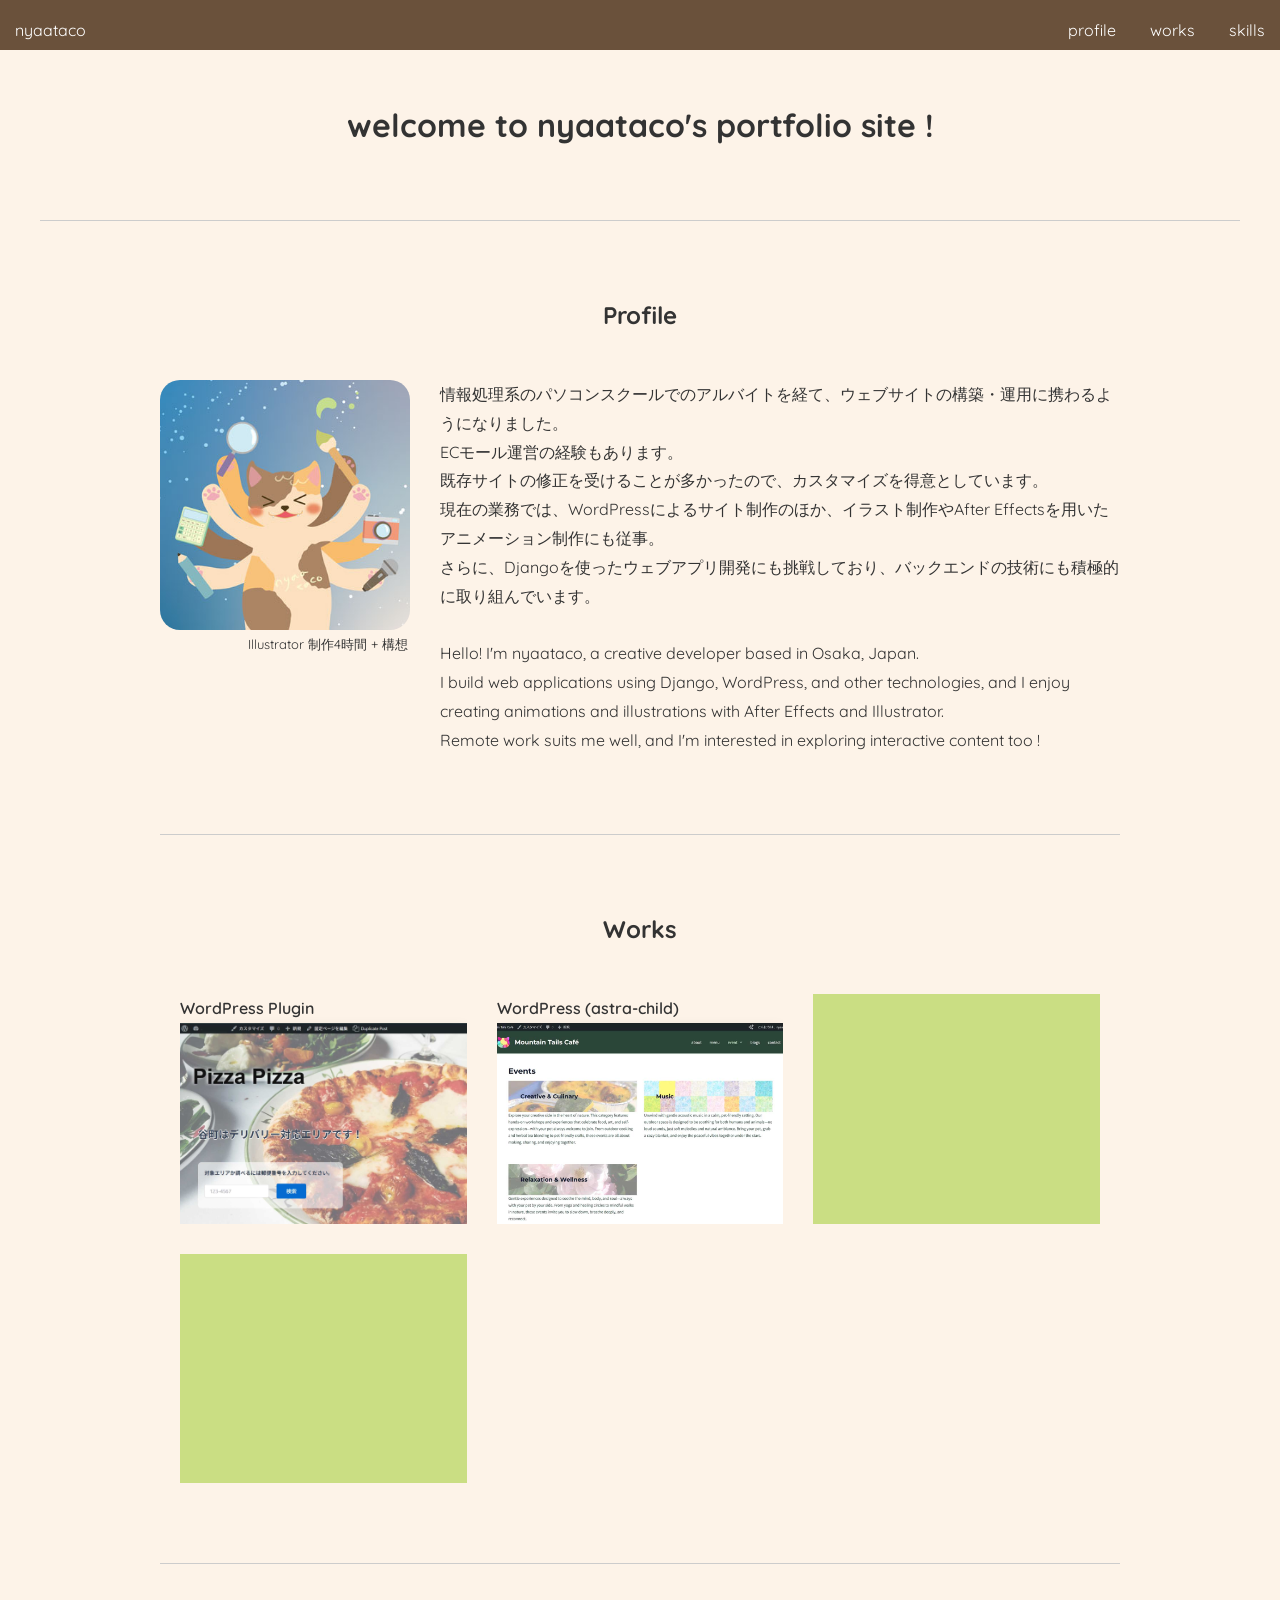
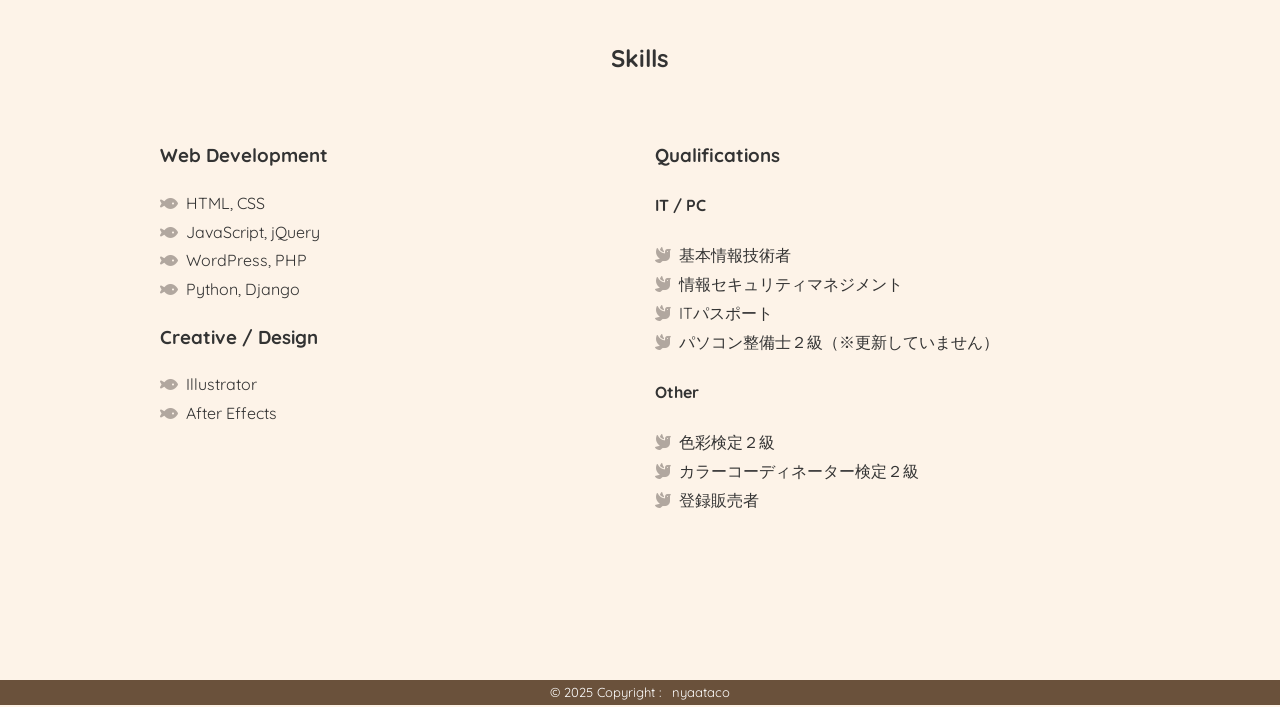
==== index.html @ 6fc1ea56 "astra-child追加したところでいったんコミット" ====
<!DOCTYPE html>
<html lang="en">
<head>
    <meta charset="UTF-8">
    <meta name="viewport" content="width=device-width, initial-scale=1.0">
    <meta name="description" content="nyaatacoのポートフォリオサイトです。Web開発、動画制作、イラスト制作などの作品を紹介しています。">

    <title>nyaataco portfolio</title>
    <!-- Font Awesome -->
    <link
    href="https://cdnjs.cloudflare.com/ajax/libs/font-awesome/6.0.0/css/all.min.css"
    rel="stylesheet"
    />
    <!-- Google Fonts -->
    <link rel="preconnect" href="https://fonts.googleapis.com">
    <link rel="preconnect" href="https://fonts.gstatic.com" crossorigin>
    <link href="https://fonts.googleapis.com/css2?family=Kosugi+Maru&family=Quicksand:wght@300..700&display=swap" rel="stylesheet">
    <!-- css -->
    <link rel="stylesheet" href="css/normalize.css">
    <link rel="stylesheet" href="css/style.css">
    <!-- favicon -->
    <link rel="shortcut icon" type="image/x-icon" href="images/favicon.ico">
    
    <noscript>
        <style>
            h2.heading {
                opacity: 1 !important;
            }

            /* #works .inner {
                opacity: 1 !important;
            } */
        </style>
    </noscript>

</head>
<body>
    <header>
        <div class="header-inner">
            <div class="header-right">
                <a href="https://nyaataco.github.io/">
                    nyaataco
                </a>
            </div>
            <div class="header-left">
                <ul>
                    <li>
                        <a href="#profile">profile</a>
                    </li>
                    <li>
                        <a href="#works">works</a>
                    </li>
                    <li>
                        <a href="#skills">skills</a>
                    </li>
                </ul>
            </div>
        </div>
    </header>
    
    <div id="main">
        <div id="greeting">
            <h1 class="heading">welcome to nyaataco's portfolio site !</h1>
        </div>
        
        <div id="profile">
            <h2 class="heading">Profile</h2>
            <div class="inner">
                <div id="profile-text" class="right">
                情報処理系のパソコンスクールでのアルバイトを経て、ウェブサイトの構築・運用に携わるようになりました。<br>
                ECモール運営の経験もあります。<br>
                既存サイトの修正を受けることが多かったので、カスタマイズを得意としています。<br>
                
                現在の業務では、WordPressによるサイト制作のほか、イラスト制作やAfter Effectsを用いたアニメーション制作にも従事。<br>
                さらに、Djangoを使ったウェブアプリ開発にも挑戦しており、バックエンドの技術にも積極的に取り組んでいます。<br>
                <br>
                Hello! I'm nyaataco, a creative developer based in Osaka, Japan.<br>
                I build web applications using Django, WordPress, and other technologies, and I enjoy creating animations and illustrations with After Effects and Illustrator.<br>
                Remote work suits me well, and I'm interested in exploring interactive content too !<br>
                </div>
                <div class="left">
                    <div class="box">
                        <div class="profile-img"></div>
                    </div>
                    <p class="discription">Illustrator 制作4時間 + 構想</p>
                </div>
            </div>
        </div>


        <div id="works">
            <h2 class="heading">Works</h2>

            <div class="inner">
                <div class="col">
                    <a class="link" href="https://github.com/nyaataco/ZipcodeManager">
                        <p class="title">WordPress Plugin</p>
                        <div class="box">
                            <div class="image pizza"></div>
                        </div>
                    </a>
                </div>
                <div class="col">
                    <a class="link" href="https://github.com/nyaataco/MountainTailsCafe">
                        <p class="title">WordPress (astra-child)</p>
                        <div class="box">
                            <div class="image cafe-child"></div>
                        </div>
                    </a>
                </div>
                <!-- <div class="col">
                    <a class="link" href="mountain-tails-cafe.html">
                        <p class="title">WordPress</p>
                        <div class="box">
                            <div class="image cafe-blockeditor"></div>
                        </div>
                    </a>
                </div> -->
                <div class="col">
                    <a class="link" href="">
                        <p class="title"></p>
                        <div class="box">
                            <div class="image"></div>
                        </div>
                    </a>
                </div>
                <div class="col">
                    <a class="link" href="">
                        <p class="title"></p>
                        <div class="box">
                            <div class="image"></div>
                        </div>
                    </a>
                </div>
            </div>
        </div>

        
        <div id="skills">
            <h2 class="heading">Skills</h2>

            <div class="inner">
                <div id="development" class="left">
                    <h3>Web Development</h3>
                    <ul>
                        <li>HTML, CSS</li>
                        <li>JavaScript, jQuery</li>
                        <li>WordPress, PHP</li>
                        <li>Python, Django</li>
                    </ul>

                    <h3>Creative / Design</h3>
                    <ul>
                        <li>Illustrator</li>
                        <li>After Effects</li>
                    </ul>
                </div>

                <div id="qualification" class="right">
                    <h3>Qualifications</h3>

                    <h4>IT / PC</h4>
                    <ul>
                        <li>基本情報技術者</li>
                        <li>情報セキュリティマネジメント</li>
                        <li>ITパスポート</li>
                        <li>パソコン整備士２級（※更新していません）</li>
                    </ul>

                    <h4>Other</h4>
                    <ul>
                        <li>色彩検定２級</li>
                        <li>カラーコーディネーター検定２級</li>
                        <li>登録販売者</li>
                    </ul>
                </div>
            </div>
        </div>

    </div>

    <footer>
        © 2025 Copyright : &#8194;<a href="#">nyaataco</a>
    </footer>

    <script src="js/script.js"></script>    

</body>
</html>
---- css/style.css ----
:root {
    --bgback: #fdf3e8;
    --bgmain: #fdf3e8;
    --base: #6a513b;
    --subcolor: #ec8804;

    --black: #333;
    --white: #fff;
    --gray: #ccc;
    --lightbrown: #b1a79f;

    --header-h: 50px;
    --footer-h: 25px;

    --shadow: 0 4px 12px 0 rgba(0, 0, 0, 0.07), 0 2px 4px rgba(0, 0, 0, 0.05);
}


html {
  font-size: 16px;
}

body {
    font-family: "Quicksand", "Kosugi Maru", sans-serif;
    -webkit-font-smoothing: antialiased;
    -moz-osx-font-smoothing: grayscale;
    font-weight: 400;
    font-size: 1rem;
    background: var(--bgback);
    line-height: 1.8em;
    color: var(--black);
}

h1, h2, h3 {
  font-weight: 800;
}

a {
    text-decoration: none;
}

ul {
    padding-left: 0;
}

li {
    list-style: none;
}

/* header */
header {
    background-color: var(--base);
    color: var(--white);
    height: var(--header-h);
}

header a {
    color: var(--white);
}

.header-inner {
    max-width: 1250px;
    margin: 0 auto;
    display: flex;
    justify-content: space-between;
    align-items: center;
}

@media (max-width: 1250px) {
  .header-inner {
    padding: 0 30px;
  }
}

@media (max-width: 599px) {
  .header-inner {
    padding: 0 10px 10px 10px;
    line-height: 1em;
  }
}

header .header-left ul li {
    display: inline-block;
    margin-left: 30px;
}

@media (max-width: 599px) {
    header .header-left ul li {
        margin-left: 15px;
    }
}


/* main */
#main {
    min-height: calc(100vh - var(--header-h) - var(--footer-h));
    background-color: var(--bgmain);
    padding: 50px;
}

@media (min-width: 1024px) {
    #main {
        max-width: 1200px;
        margin: 0 auto;
        padding: 40px;
    }
}

@media (min-width: 600px) and (max-width: 1023px) {
    #main {
        padding: 30px;
    }
}

@media (max-width: 599px) {
    #main {
        padding: 20px;
    }
}

#main h2 {
    margin-top: 0;
}

#greeting {
    padding-bottom: 30px;
    margin-bottom: 30px;
    border-bottom: 1px solid var(--gray);
}

.heading {
    text-align: center;
    margin-bottom: 50px;
}

#profile,
#works,
#skills {
    padding-top: 50px;
    padding-bottom: 80px;
    margin-bottom: 30px;
    width: 80%;
    margin-left: auto;
    margin-right: auto;
}

@media (max-width: 1023px) {
    #profile,
    #works,
    #skills {
        width: 100%;
    }
}

#profile,
#works {
    border-bottom: 1px solid var(--gray);
}

#profile .inner {
    display: flex;
    flex-direction: row-reverse;
    gap: 30px;
    margin: 0 auto;
}

#profile .inner .left {
    flex: 0 0 250px;
}

#profile .inner .right {
    flex: 1;
}

#profile .box {
    cursor: pointer;
    overflow: hidden;
    position: relative;
    width: 100%;
    max-width: 250px;
    border-radius: 20px;
}

#profile .profile-img {
    width: 250px;
    height: 250px;
    background-size: cover;
    background-image: url(../images/nyaataco.jpg);
    transition: transform .6s ease;
}

#profile .profile-img:hover {
    transform: scale(1.1);
}

#profile .discription {
    font-size: small;
    margin-top: 0;
    text-align: right;
    padding-right: 2px;
}

@media (max-width: 599px) {
    #profile .inner {
        display: block;
    }

    #profile .inner .left {
        width: 250px;
        height: 250px;
        margin: 0 auto;
    }

    #profile .inner .right {
        margin-bottom: 30px;
    }
}


#works .inner {
    display: grid;
    grid-template-columns: repeat(auto-fit, minmax(250px, 1fr));
    gap: 30px;
    margin: 0 auto;
    max-width: 1200px;
    padding: 0 20px;
}

#works .col {
    aspect-ratio: 5 / 4; 
    background: #cade83;
    overflow: hidden;
}

#works .col .link {
    display: block;
    width: 100%;
    height: 100%;
}

#works .col .title {
    margin: 0;
    background: var(--bgmain);
    color: var(--black);
    font-weight: 600;
}

#works .col .box {
    width: 100%;
    height: 100%;
    overflow: hidden;
    box-shadow: var(--shadow);
}

#works .col .image {
    width: 100%;
    height: 100%;
    background-size: cover;
    transition: transform .6s ease;
}

#works .col .image:hover {
    transform: scale(1.1);
}

.pizza {
    background-image: url("../images/sample-pizza.jpg");
    background-position: left center;
}

.cafe-child {
    background-image: url("../images/MoutainTailsCafe/archive-event.jpg");
    background-position: center;
}

.cafe-blockeditor {
    background-image: url("../images/MoutainTailsCafe/topimage.jpg");
    background-position: left;
}


#skills .inner {
    display: flex;
    gap: 30px;
    margin: 0 auto;
}

#skills .inner .left,
#skills .inner .right {
    flex: 1;
}

@media (max-width: 599px) {
    #skills .inner {
        display: block;
    }

    #skills .left {
        margin-bottom: 50px;
    }
}

#development li {
    position: relative;
}

#development li::before {
    content: "\f578";
    font-family: "Font Awesome 6 Free";
    font-weight: 900;
    margin-right: 0.5em;
    color: var(--lightbrown);
}

#qualification li {
    position: relative;
}

#qualification li::before {
    content: "\f4ba";
    font-family: "Font Awesome 6 Free";
    font-weight: 900;
    margin-right: 0.5em;
    color: var(--lightbrown);
}


/* footer */
footer {
    height: var(--footer-h);
    background-color: var(--base);
    color: var(--white);
    display: flex;
    justify-content: center;
    align-items: center;
    font-size: small;
}

footer a {
    color: var(--white);
}

/* animation */

.fade-up {
    opacity: 0;
    transform: translateY(30px);
    animation: fadeUp 1s ease-out forwards;
}

@keyframes fadeUp {
    to {
        opacity: 1;
        transform: translateY(0);
    }
}

.fade-in {
    opacity: 0;
    animation: fadeIn 2s ease-out forwards;
}

@keyframes fadeIn {
    to {
        opacity: 1;
    }
}

h2.heading {
    opacity: 0;
}

/* #works .inner {
    opacity: 0;
} */


/* mountain-tails-cafe */

.mountain-tails-cafe image {

}
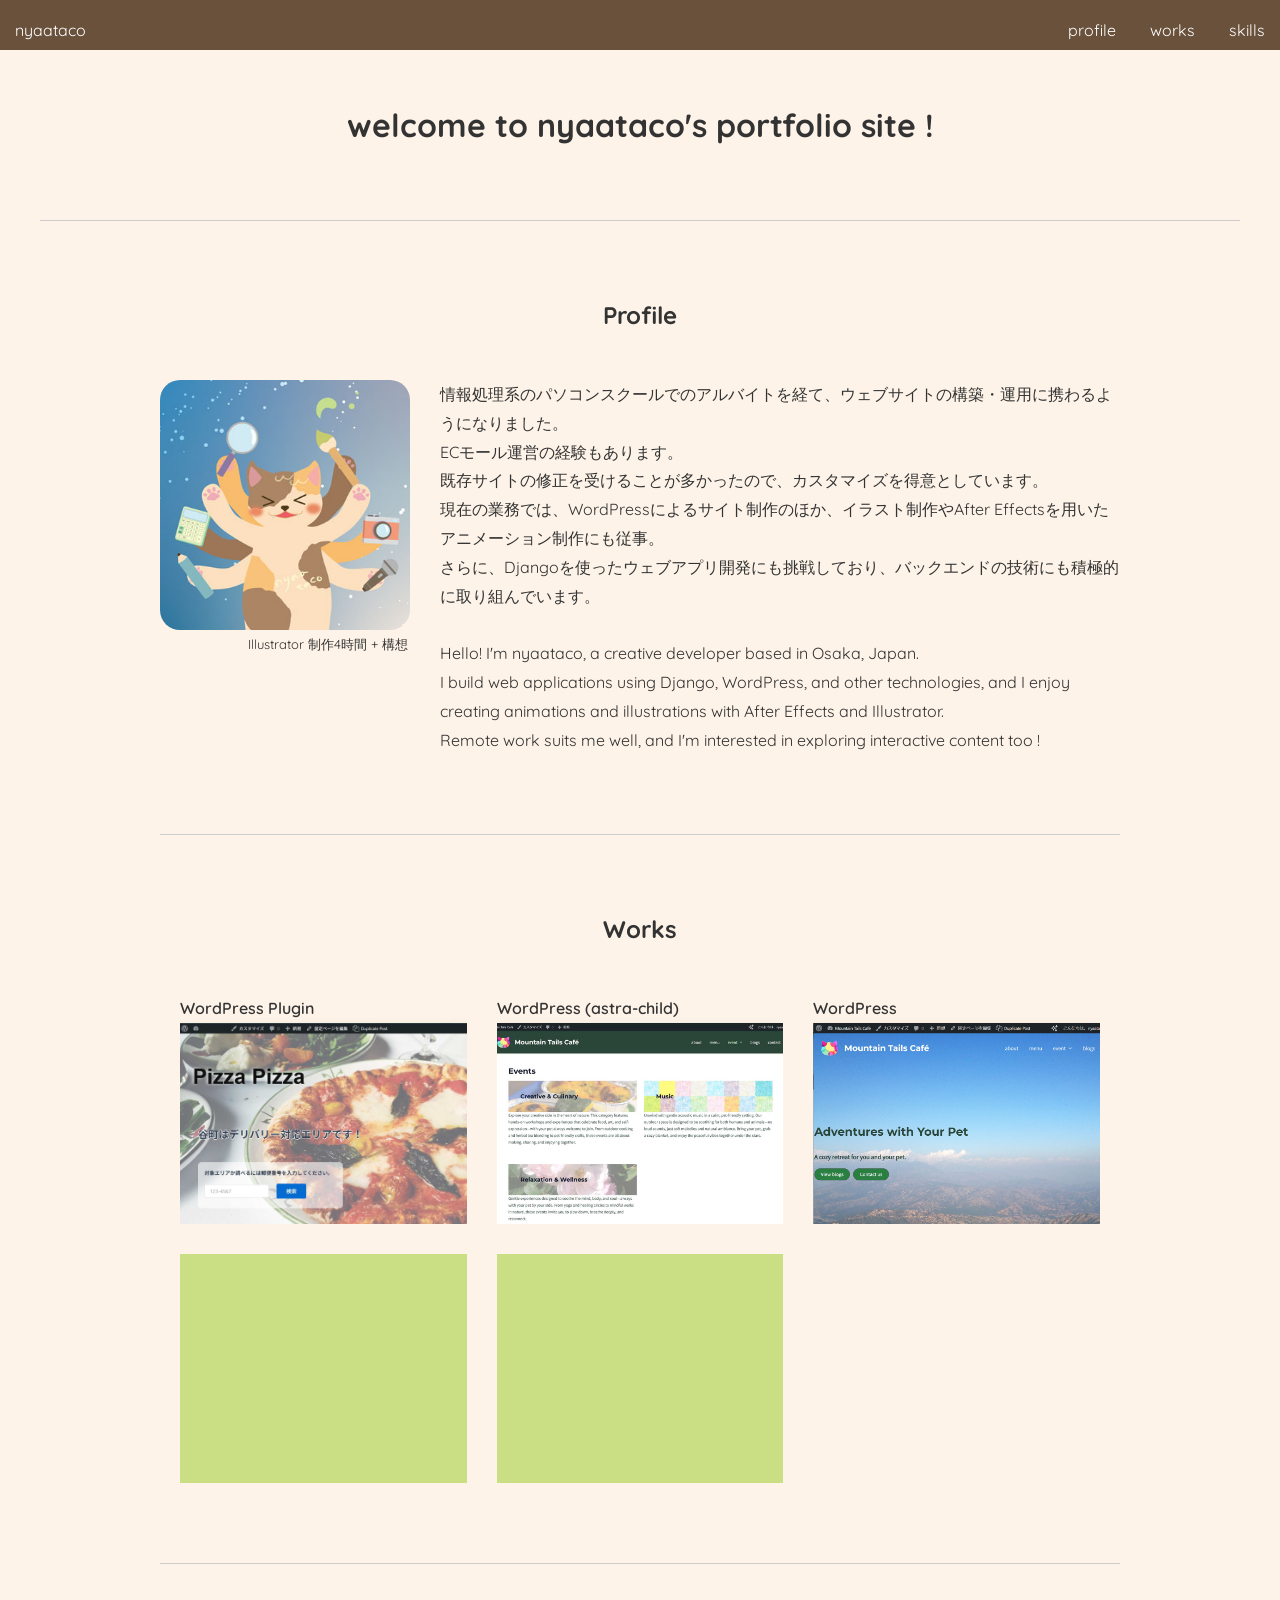
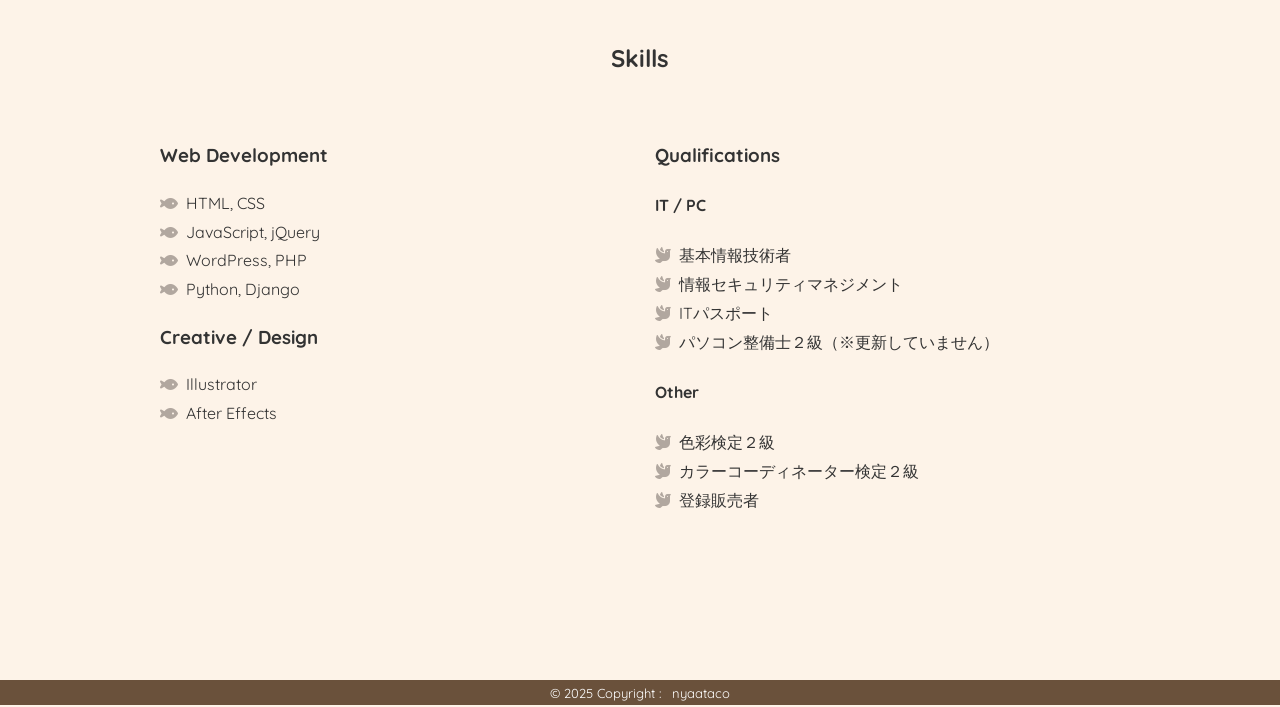
==== commit cff47ecc: "wordpressサイト展示準備" ====
--- a/index.html
+++ b/index.html
@@ -108,14 +108,14 @@
                         </div>
                     </a>
                 </div>
-                <!-- <div class="col">
+                <div class="col">
                     <a class="link" href="mountain-tails-cafe.html">
                         <p class="title">WordPress</p>
                         <div class="box">
                             <div class="image cafe-blockeditor"></div>
                         </div>
                     </a>
-                </div> -->
+                </div>
                 <div class="col">
                     <a class="link" href="">
                         <p class="title"></p>
--- a/css/style.css
+++ b/css/style.css
@@ -377,6 +377,78 @@
 
 /* mountain-tails-cafe */
 
-.mountain-tails-cafe image {
-
+.mountain-tails-cafe .container {
+    background-color: #fff;
+    padding: 30px;
+}
+
+.mountain-tails-cafe .large-image {
+    width: 600px;
+    height: 400px;
+    background-color: antiquewhite;
+    margin: 0 auto 30px;
+    display: flex;
+    justify-content: center;
+    align-items: center;
+    font-size: 50px;
+}
+
+@media screen and (max-width: 750px) {
+    .mountain-tails-cafe .large-image {
+        width: 100%;
+        height: 300px;
+    }
+}
+
+@media screen and (max-width: 500px) {
+    .mountain-tails-cafe .large-image {
+        height: 200px;
+    }
+}
+
+.mountain-tails-cafe .small-images {
+    max-width: 850px;
+    margin: 0 auto;
+    display: flex;
+    justify-content: space-between;
+    flex-wrap: wrap;
+}
+
+.mountain-tails-cafe .image {
+    width: 180px;
+    height: 100px;
+    background-color: darkseagreen;
+    margin-bottom: 15px;
+    background-size: cover;
+    background-position: top;
+}
+
+@media screen and (max-width: 700px) {
+    .mountain-tails-cafe .image {
+        width: 120px;
+        height: 80px;
+    }
+}
+
+@media screen and (max-width: 500px) {
+    .mountain-tails-cafe .image {
+        width: 90px;
+        height: 50px;
+    }
+}
+
+.mountain-tails-cafe .home {
+    background-image: url(../images/MoutainTailsCafe/home.jpg);
+}
+
+.mountain-tails-cafe .blogs {
+    background-image: url(../images/MoutainTailsCafe/blogs.jpg);
+}
+
+.mountain-tails-cafe .blog {
+    background-image: url(../images/MoutainTailsCafe/blog.jpg);
+}
+
+.mountain-tails-cafe .contact {
+    background-image: url(../images/MoutainTailsCafe/contact.jpg);
 }
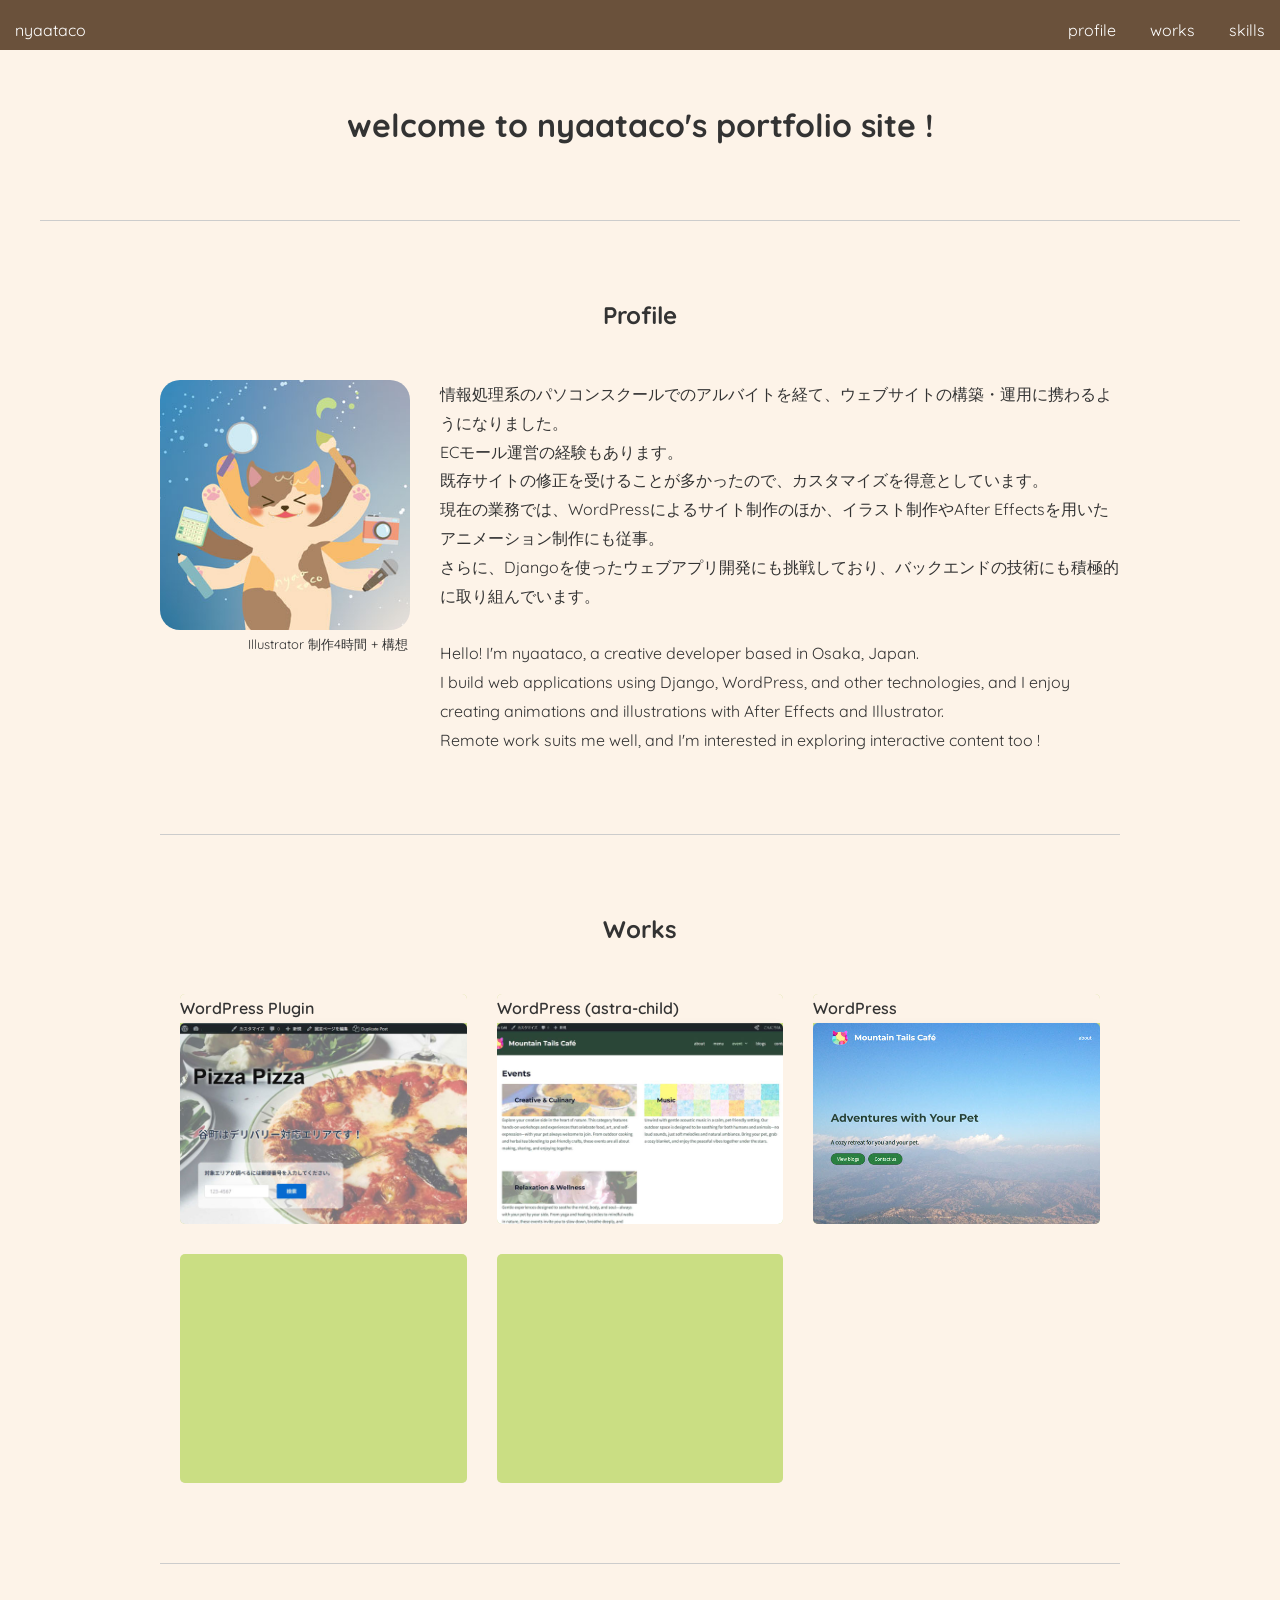
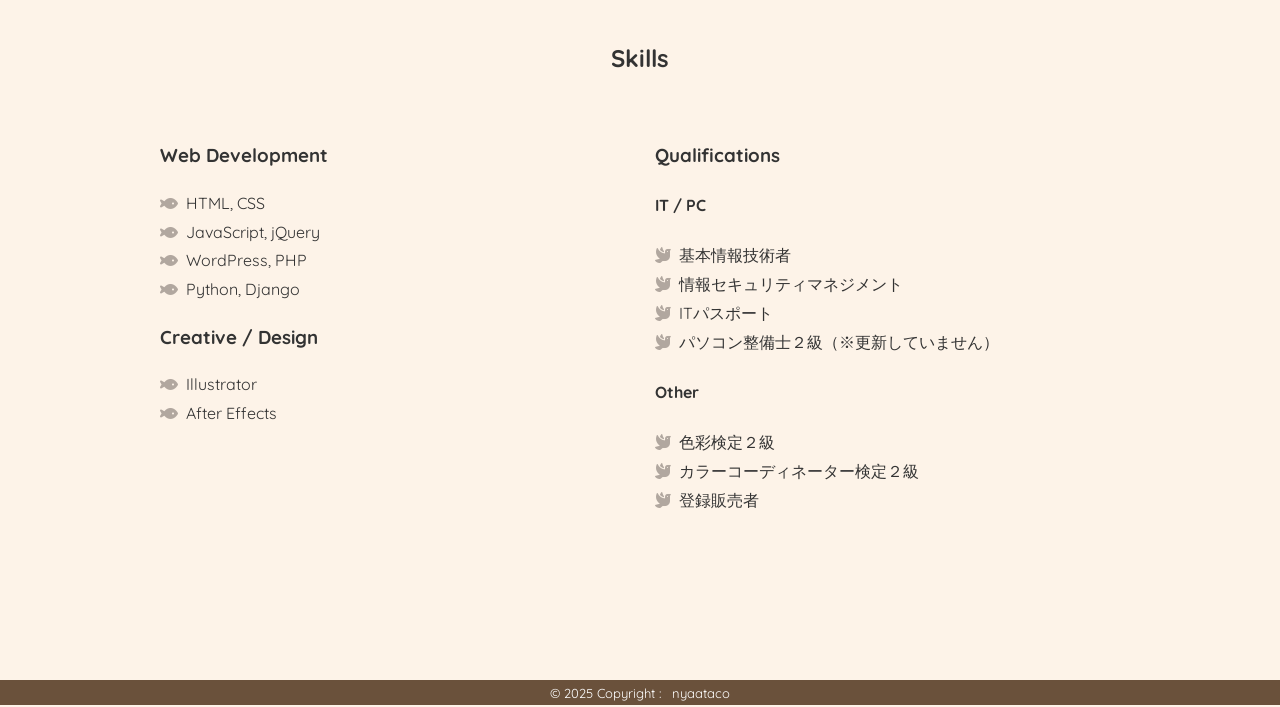
==== commit d6b51312: "細かい調整いろいろ" ====
--- a/index.html
+++ b/index.html
@@ -1,5 +1,5 @@
 <!DOCTYPE html>
-<html lang="en">
+<html lang="ja">
 <head>
     <meta charset="UTF-8">
     <meta name="viewport" content="width=device-width, initial-scale=1.0">
@@ -26,10 +26,6 @@
             h2.heading {
                 opacity: 1 !important;
             }
-
-            /* #works .inner {
-                opacity: 1 !important;
-            } */
         </style>
     </noscript>
 
@@ -180,10 +176,10 @@
     </div>
 
     <footer>
-        © 2025 Copyright : &#8194;<a href="#">nyaataco</a>
+        © 2025 Copyright : &#8194;<a href="index.html">nyaataco</a>
     </footer>
 
-    <script src="js/script.js"></script>    
+    <script src="js/animation.js"></script>    
 
 </body>
 </html>
--- a/css/style.css
+++ b/css/style.css
@@ -7,7 +7,11 @@
     --black: #333;
     --white: #fff;
     --gray: #ccc;
-    --lightbrown: #b1a79f;
+    --lightBrown: #b1a79f;
+
+    --darkGreen: #4d562a;
+    --midiumGreen: #799417;
+    --lightGreen: #bcd75a;
 
     --header-h: 50px;
     --footer-h: 25px;
@@ -35,27 +39,46 @@
   font-weight: 800;
 }
 
+ul {
+    padding-left: 0;
+}
+
+li {
+    list-style: none;
+}
+
 a {
     text-decoration: none;
-}
-
-ul {
-    padding-left: 0;
-}
-
-li {
-    list-style: none;
-}
+    color: var(--darkGreen);
+}
+
+a:visited {
+    color: var(--darkGreen);
+}
+
+a:hover{
+    color: var(--midiumGreen);
+}
+
+a:active {
+    color: var(--lightGreen);
+}
+
+header a,
+header a:visited,
+header a:hover,
+footer a,
+footer a:visited,
+footer a:hover {
+    color: var(--white);
+}
+
 
 /* header */
 header {
     background-color: var(--base);
     color: var(--white);
     height: var(--header-h);
-}
-
-header a {
-    color: var(--white);
 }
 
 .header-inner {
@@ -230,6 +253,7 @@
     aspect-ratio: 5 / 4; 
     background: #cade83;
     overflow: hidden;
+    border-radius: 5px;
 }
 
 #works .col .link {
@@ -250,6 +274,7 @@
     height: 100%;
     overflow: hidden;
     box-shadow: var(--shadow);
+    border-radius: 5px;
 }
 
 #works .col .image {
@@ -264,17 +289,17 @@
 }
 
 .pizza {
-    background-image: url("../images/sample-pizza.jpg");
+    background-image: url("../images/midium-sample-pizza.jpg");
     background-position: left center;
 }
 
 .cafe-child {
-    background-image: url("../images/MoutainTailsCafe/archive-event.jpg");
+    background-image: url("../images/midium-archive-event.jpg");
     background-position: center;
 }
 
 .cafe-blockeditor {
-    background-image: url("../images/MoutainTailsCafe/topimage.jpg");
+    background-image: url("../images/midium-topimage.jpg");
     background-position: left;
 }
 
@@ -309,7 +334,7 @@
     font-family: "Font Awesome 6 Free";
     font-weight: 900;
     margin-right: 0.5em;
-    color: var(--lightbrown);
+    color: var(--lightBrown);
 }
 
 #qualification li {
@@ -321,7 +346,7 @@
     font-family: "Font Awesome 6 Free";
     font-weight: 900;
     margin-right: 0.5em;
-    color: var(--lightbrown);
+    color: var(--lightBrown);
 }
 
 
@@ -336,64 +361,54 @@
     font-size: small;
 }
 
-footer a {
-    color: var(--white);
-}
-
-/* animation */
-
-.fade-up {
-    opacity: 0;
-    transform: translateY(30px);
-    animation: fadeUp 1s ease-out forwards;
-}
-
-@keyframes fadeUp {
-    to {
-        opacity: 1;
-        transform: translateY(0);
-    }
-}
-
-.fade-in {
-    opacity: 0;
-    animation: fadeIn 2s ease-out forwards;
-}
-
-@keyframes fadeIn {
-    to {
-        opacity: 1;
-    }
-}
-
-h2.heading {
-    opacity: 0;
-}
-
-/* #works .inner {
-    opacity: 0;
-} */
-
 
 /* mountain-tails-cafe */
+
+.mountain-tails-cafe h1 {
+    margin-bottom: 50px;
+}
+
+.mountain-tails-cafe .text {
+    margin: 30px 0;
+}
+
+.mountain-tails-cafe .link-style {
+    text-decoration: underline;
+}
 
 .mountain-tails-cafe .container {
     background-color: #fff;
     padding: 30px;
 }
 
+.mountain-tails-cafe .message {
+    width: 600px;
+    margin: 0 auto;
+    text-align: right;
+}
+
 .mountain-tails-cafe .large-image {
     width: 600px;
     height: 400px;
-    background-color: antiquewhite;
     margin: 0 auto 30px;
-    display: flex;
-    justify-content: center;
-    align-items: center;
-    font-size: 50px;
+    
+    /* スクロールを可能にする */
+    overflow: auto;
+}
+
+.mountain-tails-cafe .large-image img {
+    display: block;
+    max-width: 100%;
+    height: auto;
+    border: solid 1px var(--midiumGreen);
 }
 
 @media screen and (max-width: 750px) {
+    .mountain-tails-cafe .message {
+        width: 100%;
+        font-size: 0.7em;   
+    }
+
     .mountain-tails-cafe .large-image {
         width: 100%;
         height: 300px;
@@ -417,10 +432,11 @@
 .mountain-tails-cafe .image {
     width: 180px;
     height: 100px;
-    background-color: darkseagreen;
     margin-bottom: 15px;
     background-size: cover;
     background-position: top;
+    border: solid 0.5px var(--lightGreen);
+    border-radius: 3px;
 }
 
 @media screen and (max-width: 700px) {
@@ -432,23 +448,70 @@
 
 @media screen and (max-width: 500px) {
     .mountain-tails-cafe .image {
-        width: 90px;
+        width: 80px;
         height: 50px;
     }
 }
 
-.mountain-tails-cafe .home {
-    background-image: url(../images/MoutainTailsCafe/home.jpg);
-}
-
-.mountain-tails-cafe .blogs {
-    background-image: url(../images/MoutainTailsCafe/blogs.jpg);
-}
-
-.mountain-tails-cafe .blog {
-    background-image: url(../images/MoutainTailsCafe/blog.jpg);
-}
-
-.mountain-tails-cafe .contact {
-    background-image: url(../images/MoutainTailsCafe/contact.jpg);
-}+.mountain-tails-cafe .small-images .home {
+    background-image: url(../images/MoutainTailsCafe/thmbnail-home.jpg);
+}
+
+.mountain-tails-cafe .small-images .event {
+    background-image: url(../images/MoutainTailsCafe/thumbnail-event.jpg);
+}
+
+.mountain-tails-cafe .small-images .event-achive {
+    background-image: url(../images/MoutainTailsCafe/thumbnail-event-achive.jpg);
+}
+
+.mountain-tails-cafe .small-images .event-single {
+    background-image: url(../images/MoutainTailsCafe/thumbnail-event-single.jpg);
+}
+
+.mountain-tails-cafe .small-images .blogs {
+    background-image: url(../images/MoutainTailsCafe/thmbnail-blogs.jpg);
+}
+
+.mountain-tails-cafe .small-images .blog {
+    background-image: url(../images/MoutainTailsCafe/thmbnail-blog.jpg);
+}
+
+.mountain-tails-cafe .small-images .contact {
+    background-image: url(../images/MoutainTailsCafe/thumbnail-contact.jpg);
+}
+
+.go-to-home {
+    text-align: center;
+    margin-top: 50px;
+}
+
+/* animation */
+
+.fade-up {
+    opacity: 0;
+    transform: translateY(30px);
+    animation: fadeUp 1s ease-out forwards;
+}
+
+@keyframes fadeUp {
+    to {
+        opacity: 1;
+        transform: translateY(0);
+    }
+}
+
+.fade-in {
+    opacity: 0;
+    animation: fadeIn 2s ease-out forwards;
+}
+
+@keyframes fadeIn {
+    to {
+        opacity: 1;
+    }
+}
+
+h2.heading {
+    opacity: 0;
+}
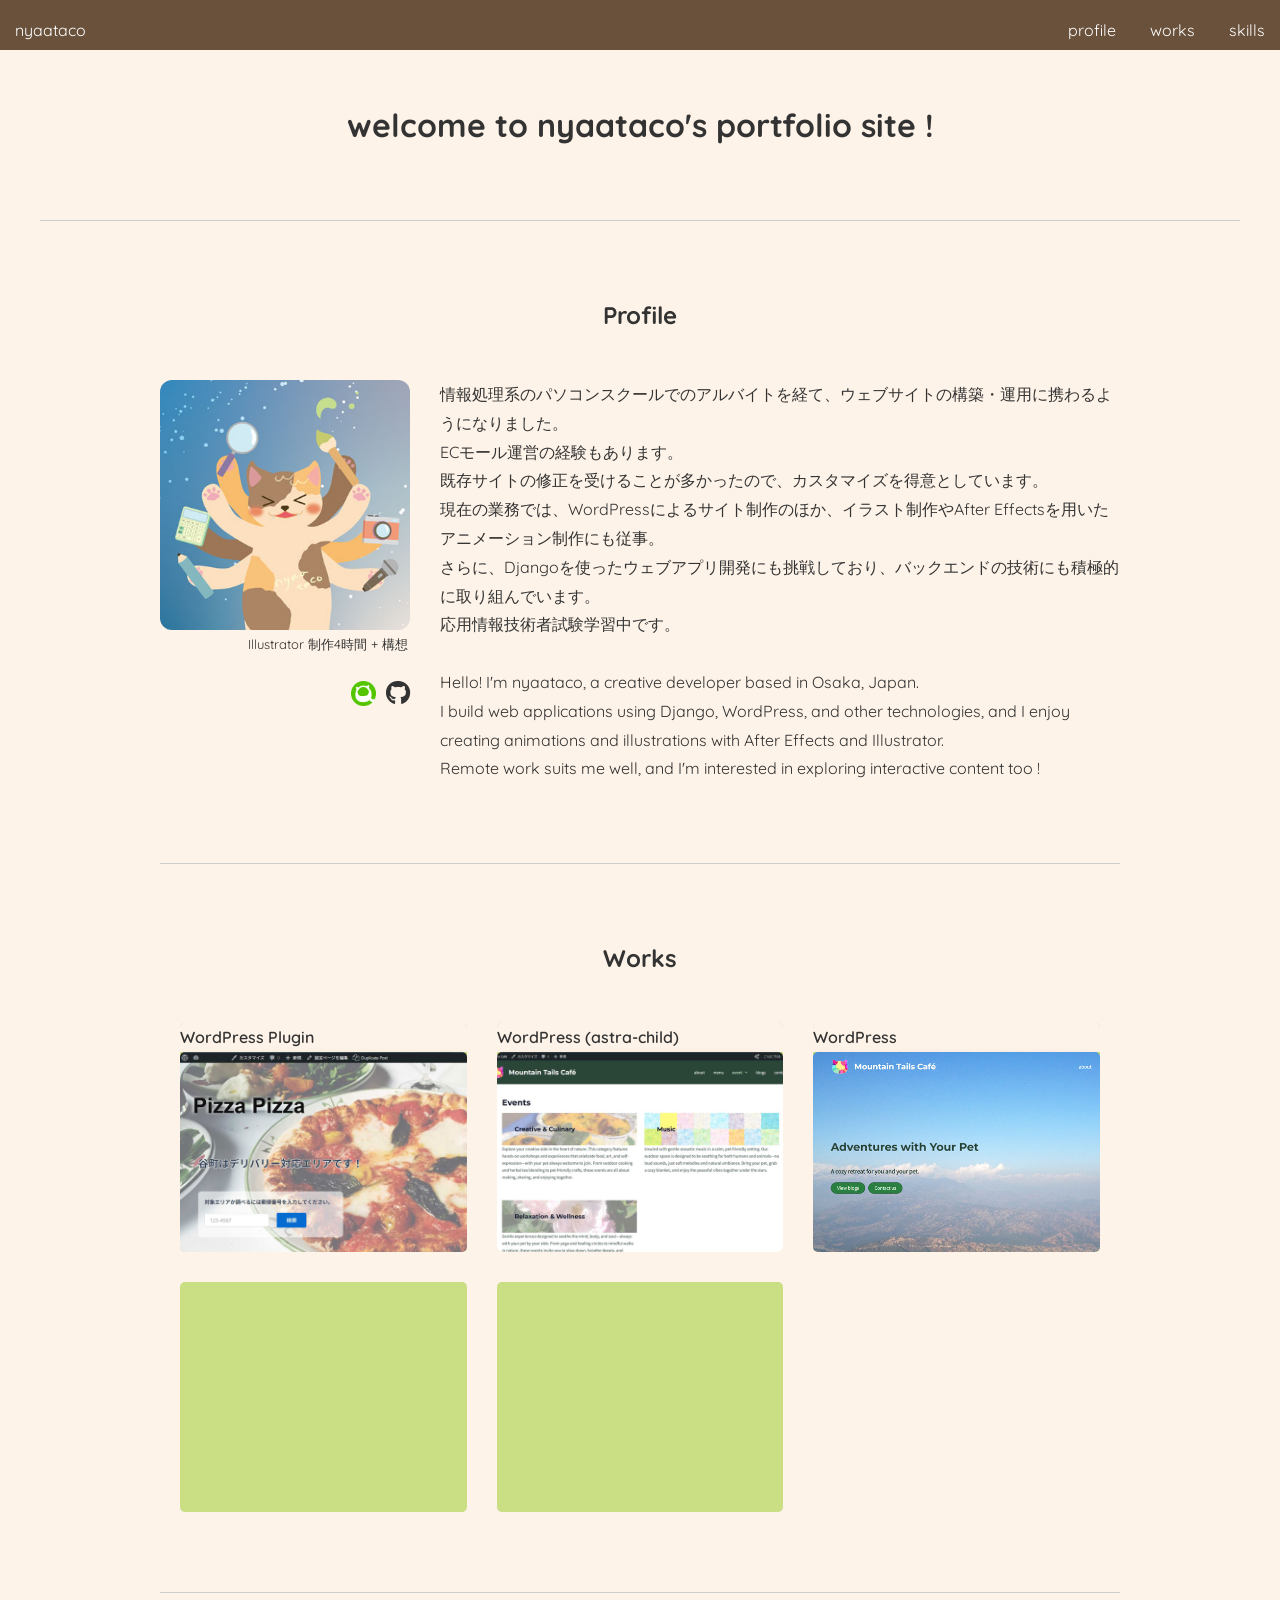
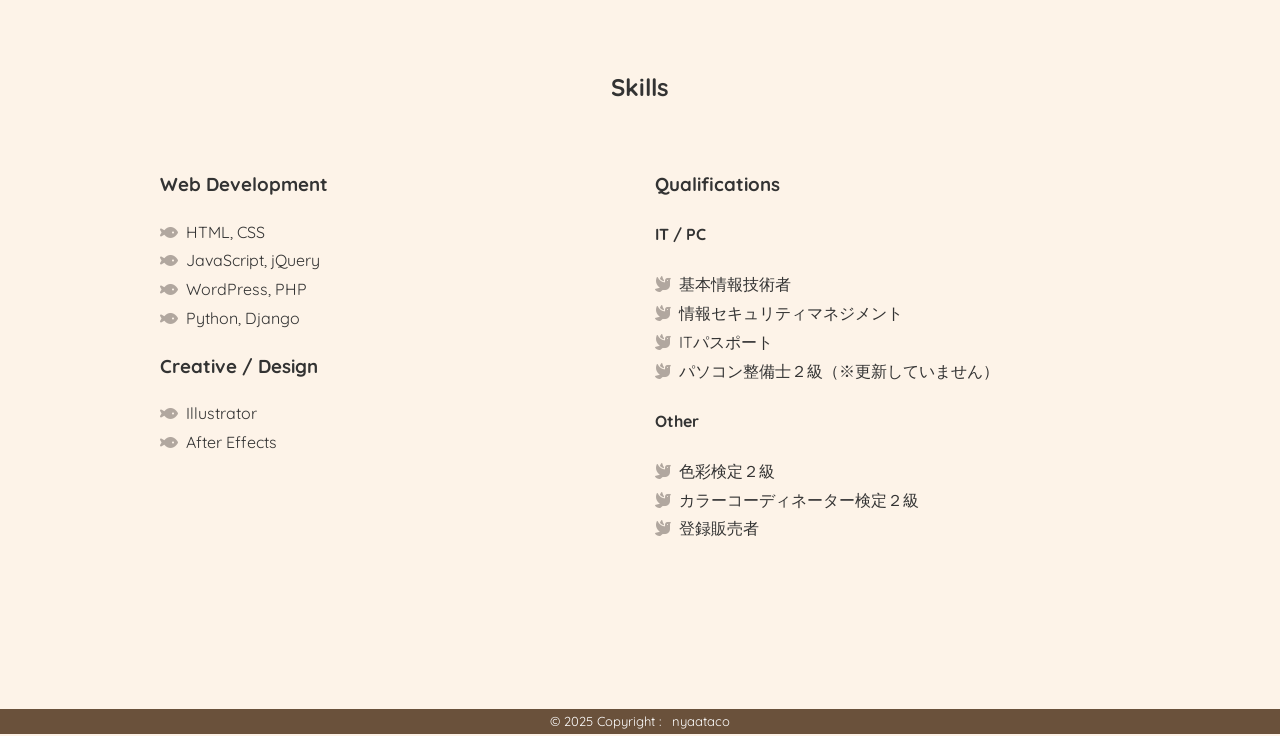
==== commit 3ff22e4c: "細かな修正、plofileにiconも追加" ====
--- a/index.html
+++ b/index.html
@@ -69,6 +69,7 @@
                 
                 現在の業務では、WordPressによるサイト制作のほか、イラスト制作やAfter Effectsを用いたアニメーション制作にも従事。<br>
                 さらに、Djangoを使ったウェブアプリ開発にも挑戦しており、バックエンドの技術にも積極的に取り組んでいます。<br>
+                応用情報技術者試験学習中です。<br>
                 <br>
                 Hello! I'm nyaataco, a creative developer based in Osaka, Japan.<br>
                 I build web applications using Django, WordPress, and other technologies, and I enjoy creating animations and illustrations with After Effects and Illustrator.<br>
@@ -79,6 +80,14 @@
                         <div class="profile-img"></div>
                     </div>
                     <p class="discription">Illustrator 制作4時間 + 構想</p>
+                    <p class="link">
+                        <a href="https://qiita.com/nyaataco" class="icon">
+                            <img src="images/qiita-icon.png" alt="" class="qiita">
+                        </a>
+                        <a href="https://github.com/nyaataco" class="icon github">
+                            <i class="fa-brands fa-github"></i>
+                        </a>
+                    </p>
                 </div>
             </div>
         </div>
--- a/css/style.css
+++ b/css/style.css
@@ -196,12 +196,10 @@
 }
 
 #profile .box {
-    cursor: pointer;
     overflow: hidden;
-    position: relative;
     width: 100%;
     max-width: 250px;
-    border-radius: 20px;
+    border-radius: 12px;
 }
 
 #profile .profile-img {
@@ -230,7 +228,6 @@
 
     #profile .inner .left {
         width: 250px;
-        height: 250px;
         margin: 0 auto;
     }
 
@@ -239,6 +236,34 @@
     }
 }
 
+#profile .left .link {
+    display: flex;
+    justify-content: right;
+    align-items: center;
+    margin: 0;
+}
+
+#profile .link .icon {
+    margin-left: 10px;
+}
+
+.github {
+    font-size: 25px;
+}
+
+a.github {
+    color: #333;
+}
+
+a:hover.github {
+    color: #333;
+}
+
+.qiita {
+    width: 25px;
+    height: 25px;
+    padding-top: 9px;
+}
 
 #works .inner {
     display: grid;
@@ -385,6 +410,11 @@
     width: 600px;
     margin: 0 auto;
     text-align: right;
+}
+
+.mountain-tails-cafe .message .arrow {
+    margin-left: 5px;
+    color: var(--base);
 }
 
 .mountain-tails-cafe .large-image {
@@ -481,6 +511,76 @@
     background-image: url(../images/MoutainTailsCafe/thumbnail-contact.jpg);
 }
 
+.mountain-tails-cafe .omake {
+    margin-top: 80px;
+}
+
+.mountain-tails-cafe .sample-images,
+.mountain-tails-cafe .retouch {
+    display: flex;
+}
+
+.mountain-tails-cafe .sample-images img,
+.mountain-tails-cafe .retouch img {
+    width: 300px;
+    padding-bottom: 15px;
+}
+
+.mountain-tails-cafe .sample-images img:first-child {
+    padding-right: 45px;
+}
+
+.mountain-tails-cafe .retouch img:first-child {
+    padding-right: 15px;
+}
+
+.mountain-tails-cafe .retouch img:last-child {
+    padding-left: 15px;
+}
+
+.mountain-tails-cafe .retouch .arrow {
+    display: flex;
+    align-items: center;
+}
+
+.mountain-tails-cafe .retouch .arrow::before {   
+    font-family: "Font Awesome 6 Free";
+    font-weight: 900;
+    content: "\f061";
+    color: var(--base);
+}
+
+@media screen and (max-width: 750px) {
+    .mountain-tails-cafe .sample-images,
+    .mountain-tails-cafe .retouch {
+        display: block;
+    }
+
+    .mountain-tails-cafe .retouch img {
+        display: block;
+    }
+
+    .mountain-tails-cafe .retouch img:first-child {
+        padding-right: 0;
+        padding-bottom: 5px;
+    }
+
+    .mountain-tails-cafe .retouch img:last-child {
+        padding-left: 0;
+        padding-top: 5px;
+    }
+
+    .mountain-tails-cafe .retouch .arrow {
+        width: 300px;
+        display: flex;
+        justify-content: center;
+    }
+
+    .mountain-tails-cafe .retouch .arrow::before {
+        content: "\f063";
+    }
+}
+
 .go-to-home {
     text-align: center;
     margin-top: 50px;
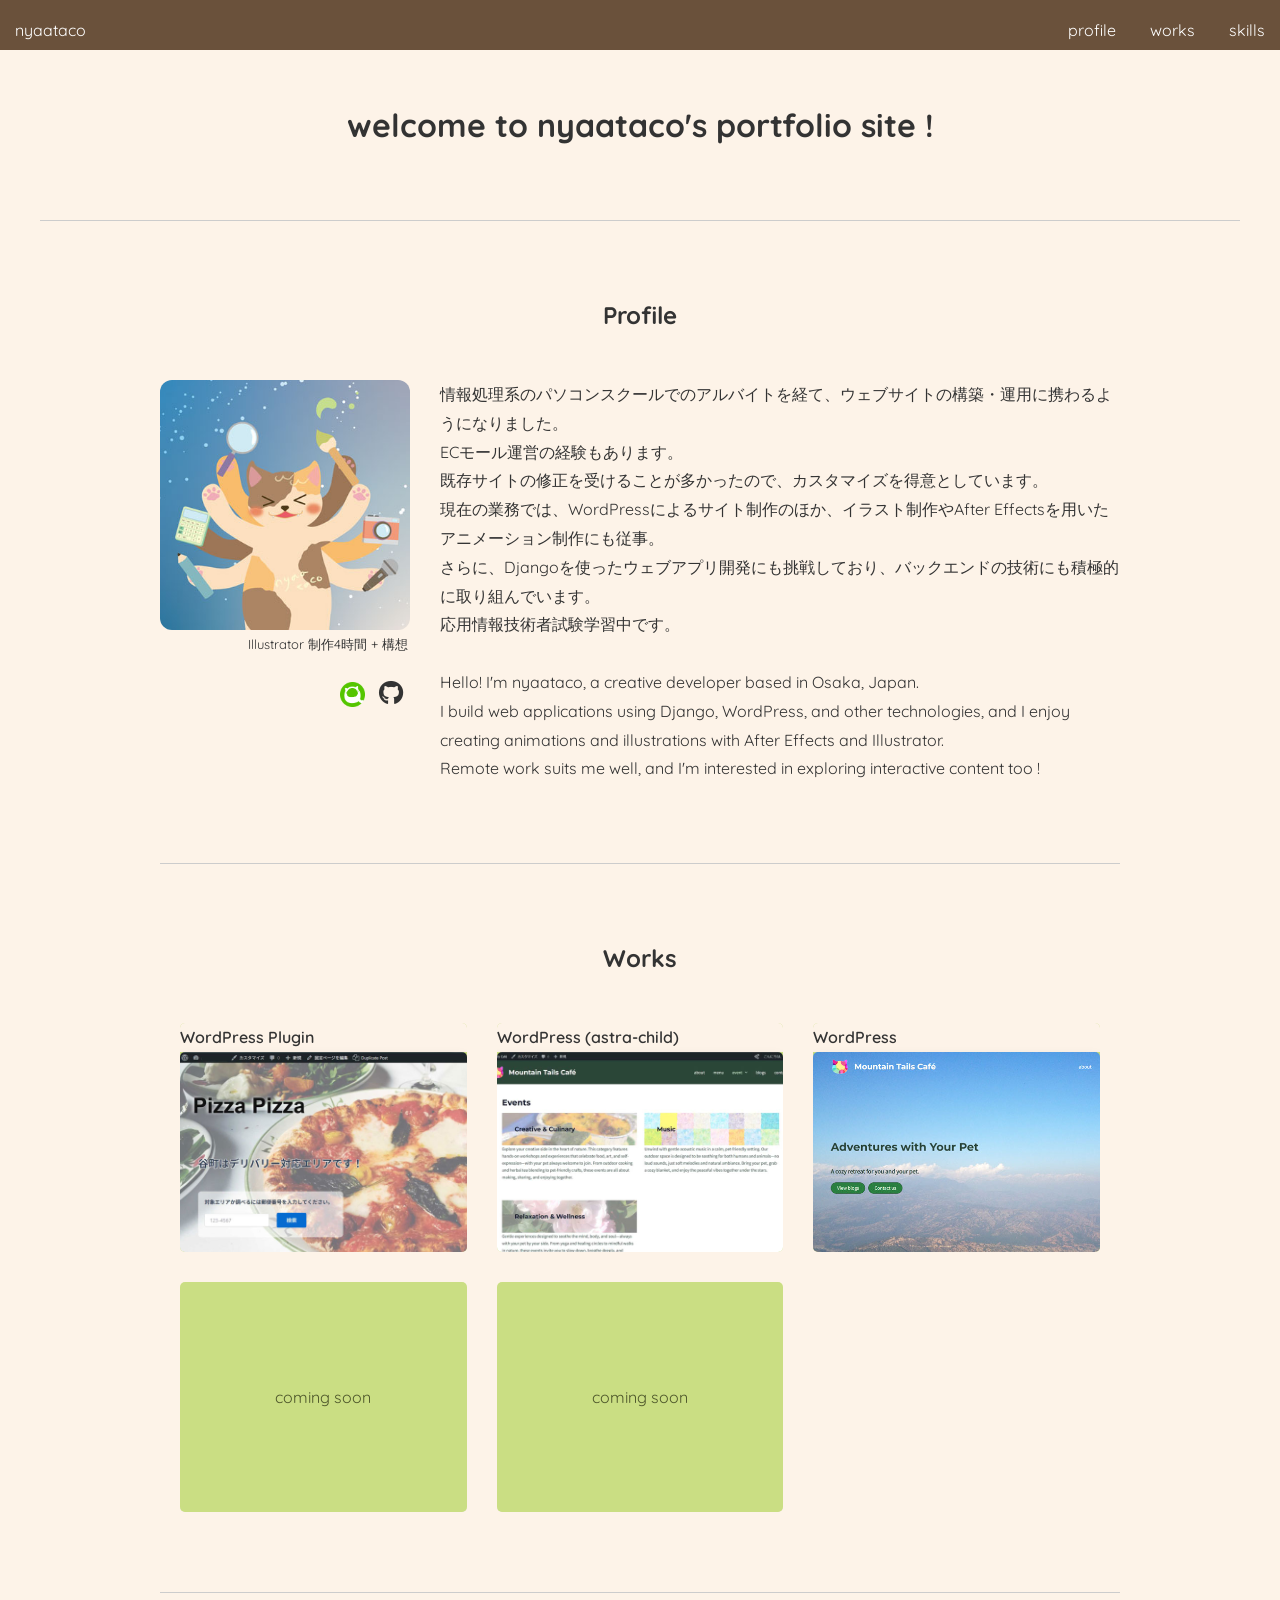
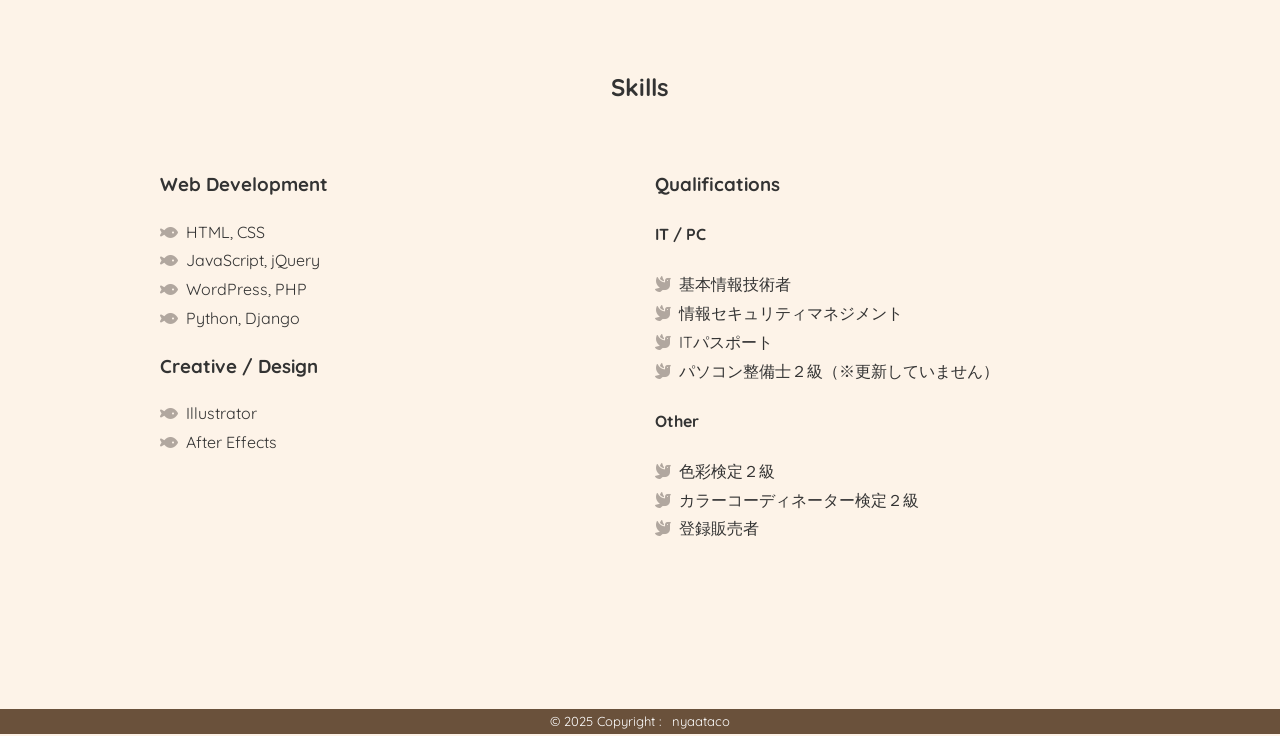
==== commit b4855f63: "未公開エリアにメッセージ" ====
--- a/index.html
+++ b/index.html
@@ -125,7 +125,7 @@
                     <a class="link" href="">
                         <p class="title"></p>
                         <div class="box">
-                            <div class="image"></div>
+                            <div class="image" style="display: flex; justify-content: center; align-items: center;">coming soon</div>
                         </div>
                     </a>
                 </div>
@@ -133,7 +133,7 @@
                     <a class="link" href="">
                         <p class="title"></p>
                         <div class="box">
-                            <div class="image"></div>
+                            <div class="image" style="display: flex; justify-content: center; align-items: center;">coming soon</div>
                         </div>
                     </a>
                 </div>
--- a/css/style.css
+++ b/css/style.css
@@ -244,7 +244,7 @@
 }
 
 #profile .link .icon {
-    margin-left: 10px;
+    margin: 0 7px;
 }
 
 .github {
@@ -262,7 +262,7 @@
 .qiita {
     width: 25px;
     height: 25px;
-    padding-top: 9px;
+    margin-top: 10px;
 }
 
 #works .inner {
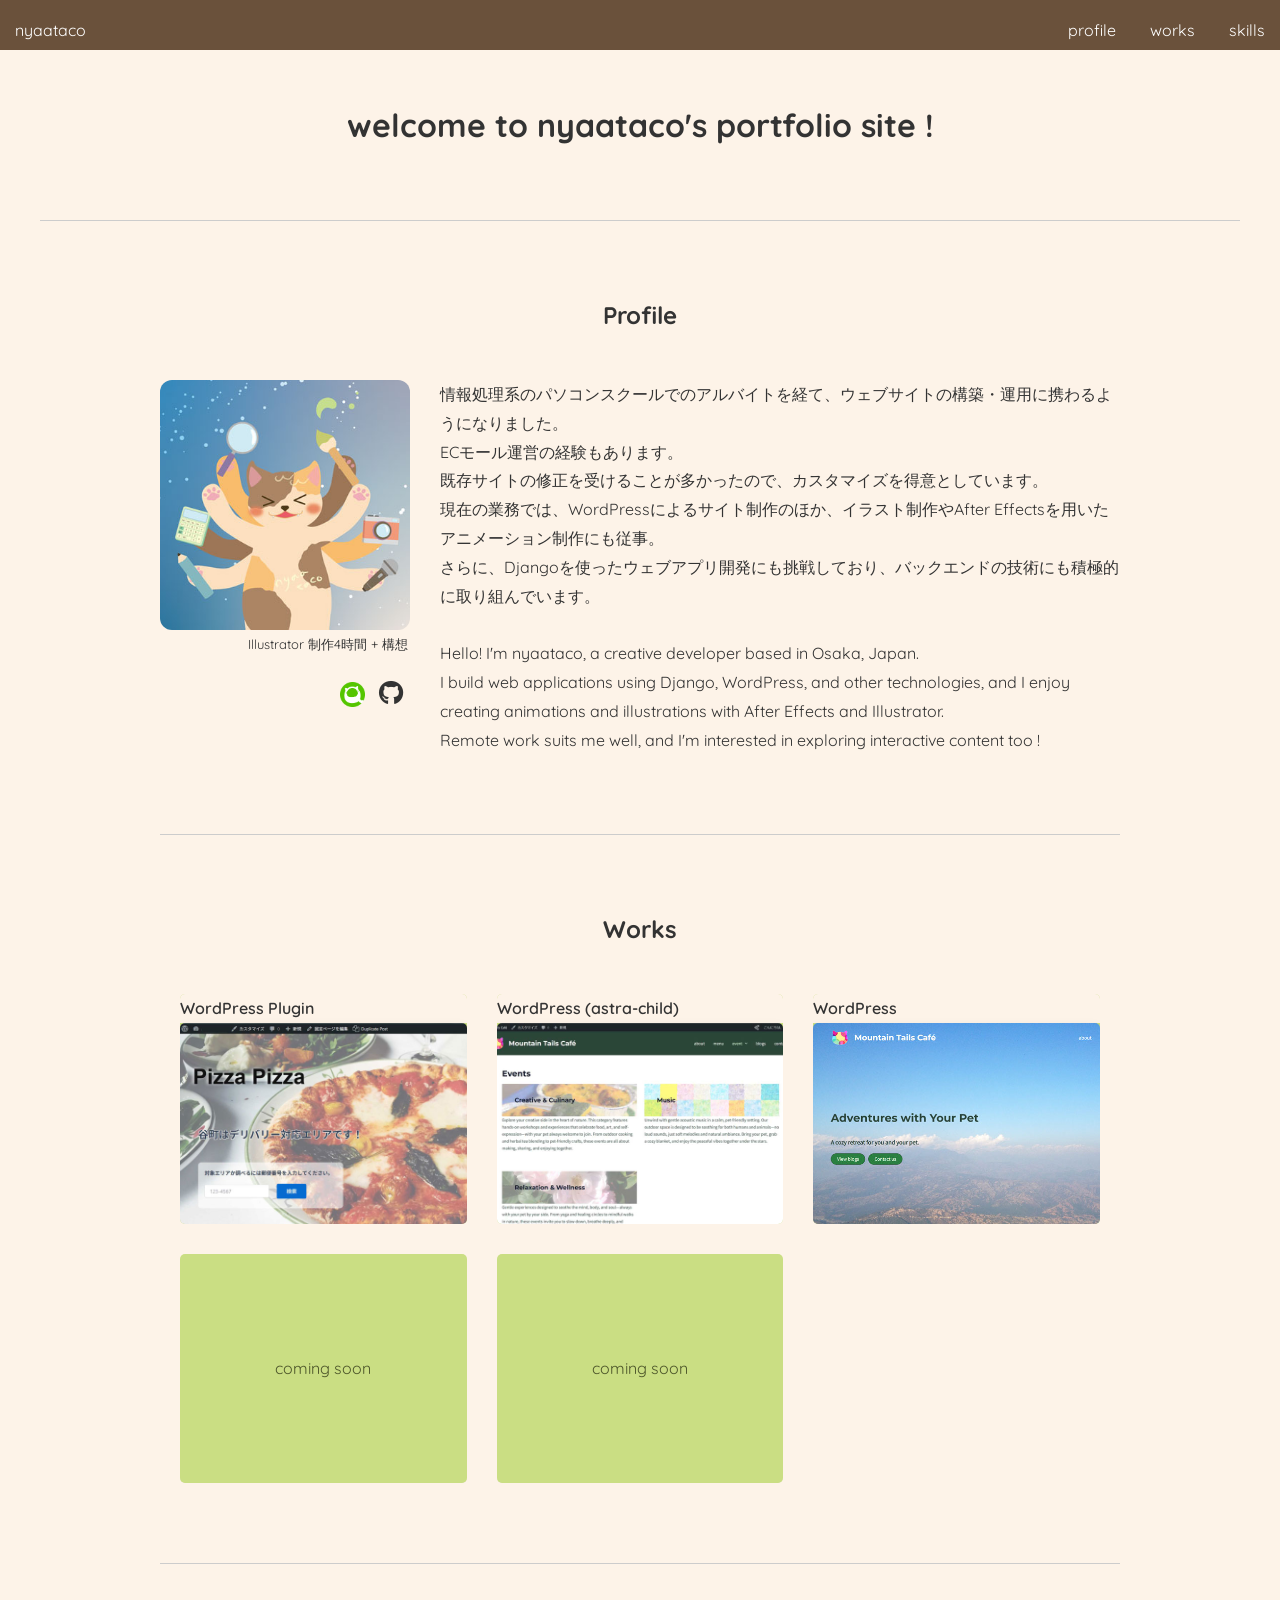
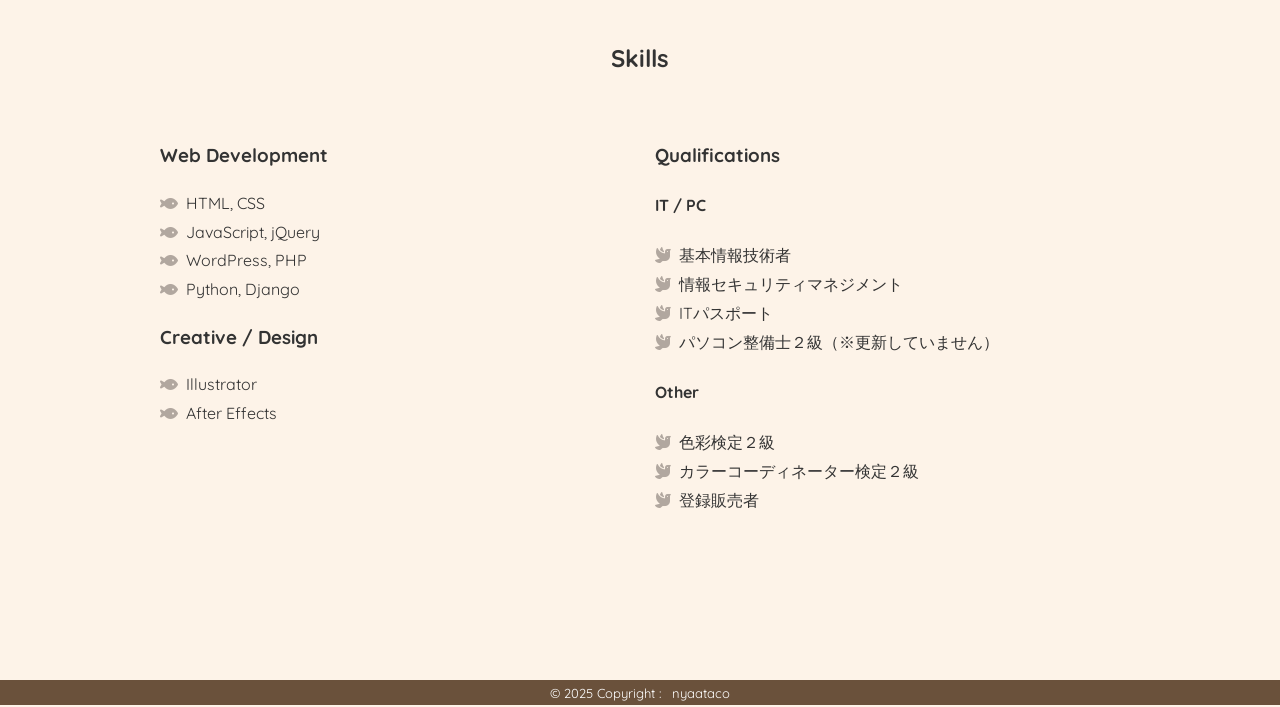
==== commit 29c32310: "flexレイアウトの所をgridから画面サイズでfrexと併用することにした" ====
--- a/index.html
+++ b/index.html
@@ -69,7 +69,6 @@
                 
                 現在の業務では、WordPressによるサイト制作のほか、イラスト制作やAfter Effectsを用いたアニメーション制作にも従事。<br>
                 さらに、Djangoを使ったウェブアプリ開発にも挑戦しており、バックエンドの技術にも積極的に取り組んでいます。<br>
-                応用情報技術者試験学習中です。<br>
                 <br>
                 Hello! I'm nyaataco, a creative developer based in Osaka, Japan.<br>
                 I build web applications using Django, WordPress, and other technologies, and I enjoy creating animations and illustrations with After Effects and Illustrator.<br>
--- a/css/style.css
+++ b/css/style.css
@@ -454,9 +454,29 @@
 .mountain-tails-cafe .small-images {
     max-width: 850px;
     margin: 0 auto;
-    display: flex;
-    justify-content: space-between;
-    flex-wrap: wrap;
+    display: grid;
+    grid-template-columns: 1fr 1fr 1fr 1fr;
+}
+
+@media screen and (max-width: 880px) {
+    .mountain-tails-cafe .small-images {
+        max-width: 600px;
+        grid-template-columns: 1fr 1fr 1fr;
+    }
+}
+
+@media screen and (max-width: 700px) {
+    .mountain-tails-cafe .small-images {
+        max-width: 500px;
+    }
+}
+
+@media screen and (max-width: 600px) {
+    .mountain-tails-cafe .small-images {
+        display: flex;
+        justify-content: space-between;
+        flex-wrap: wrap;
+    }
 }
 
 .mountain-tails-cafe .image {
@@ -471,12 +491,12 @@
 
 @media screen and (max-width: 700px) {
     .mountain-tails-cafe .image {
-        width: 120px;
-        height: 80px;
-    }
-}
-
-@media screen and (max-width: 500px) {
+        width: 150px;
+        height: 100px;
+    }
+}
+
+@media screen and (max-width: 600px) {
     .mountain-tails-cafe .image {
         width: 80px;
         height: 50px;
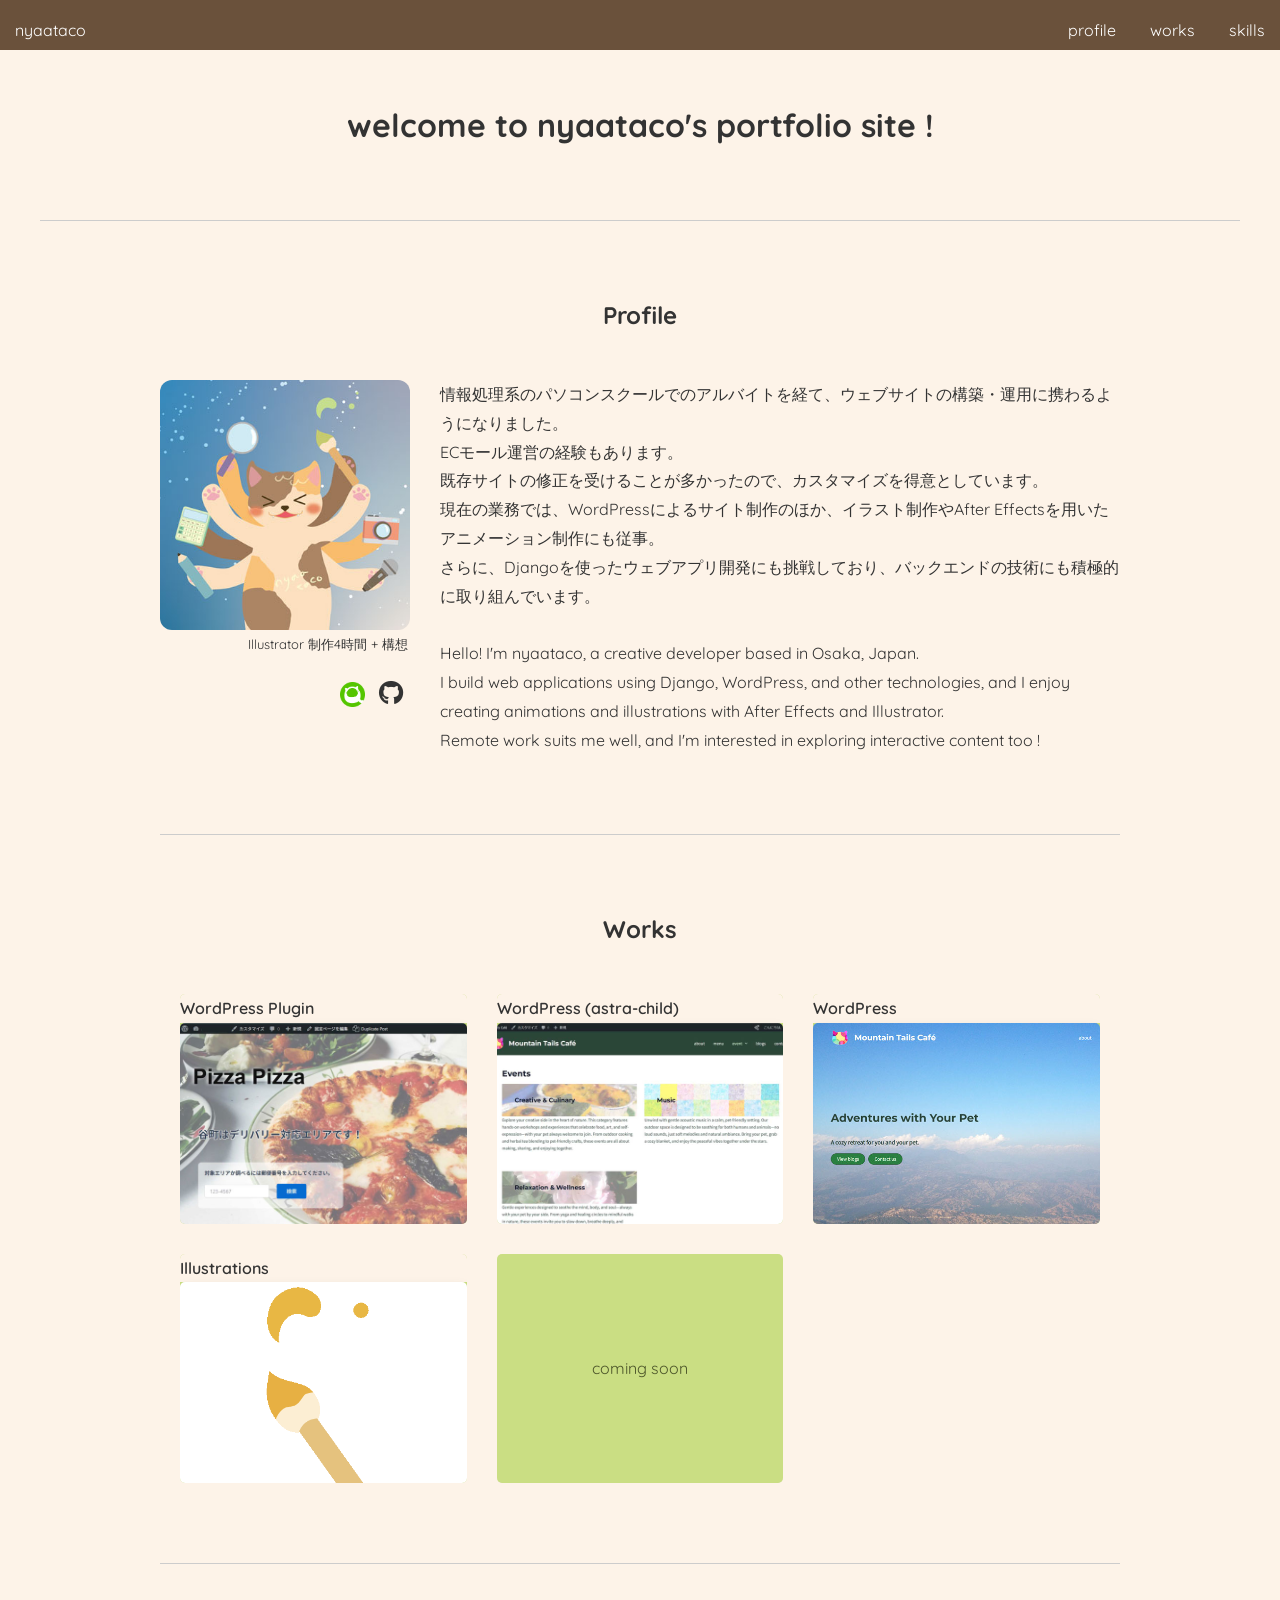
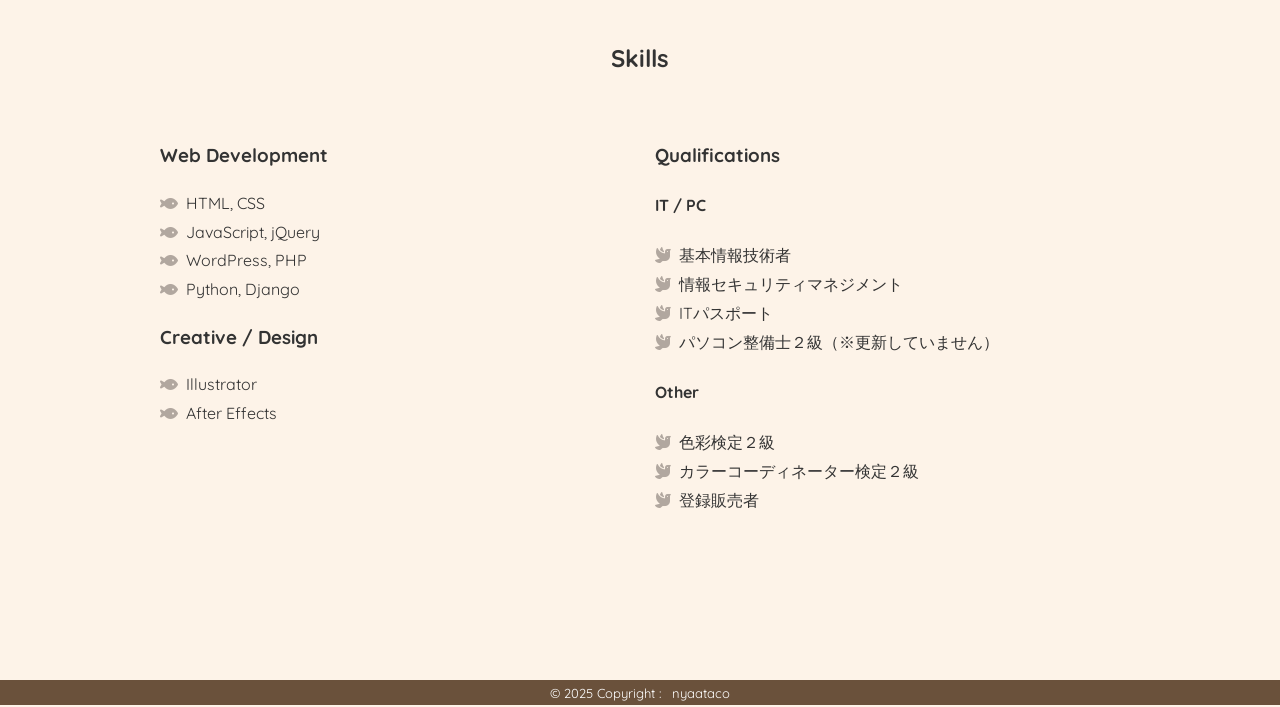
==== commit 920597e2: "illustrationページを更新、indexとリンク" ====
--- a/index.html
+++ b/index.html
@@ -121,10 +121,10 @@
                     </a>
                 </div>
                 <div class="col">
-                    <a class="link" href="">
-                        <p class="title"></p>
+                    <a class="link" href="illustrations.html">
+                        <p class="title">Illustrations</p>
                         <div class="box">
-                            <div class="image" style="display: flex; justify-content: center; align-items: center;">coming soon</div>
+                            <div class="image illust"></div>
                         </div>
                     </a>
                 </div>
--- a/css/style.css
+++ b/css/style.css
@@ -328,6 +328,12 @@
     background-position: left;
 }
 
+.illust {
+    background-image: url("../images/illustraions/brush.png");
+    background-position: center;
+    background-color: #fff;
+}
+
 
 #skills .inner {
     display: flex;
@@ -387,6 +393,14 @@
 }
 
 
+/* Subpage */
+
+.go-to-home {
+    text-align: center;
+    margin-top: 50px;
+}
+
+
 /* mountain-tails-cafe */
 
 .mountain-tails-cafe h1 {
@@ -451,32 +465,18 @@
     }
 }
 
+.mountain-tails-cafe .small-images-wrapper {
+    width: 100%;
+    display: flex;
+    justify-content: center;
+}
+
 .mountain-tails-cafe .small-images {
+    display: grid;
+    grid-template-columns: repeat(auto-fit, minmax(180px, 1fr));
+    gap: 15px;
     max-width: 850px;
-    margin: 0 auto;
-    display: grid;
-    grid-template-columns: 1fr 1fr 1fr 1fr;
-}
-
-@media screen and (max-width: 880px) {
-    .mountain-tails-cafe .small-images {
-        max-width: 600px;
-        grid-template-columns: 1fr 1fr 1fr;
-    }
-}
-
-@media screen and (max-width: 700px) {
-    .mountain-tails-cafe .small-images {
-        max-width: 500px;
-    }
-}
-
-@media screen and (max-width: 600px) {
-    .mountain-tails-cafe .small-images {
-        display: flex;
-        justify-content: space-between;
-        flex-wrap: wrap;
-    }
+    width: 100%;
 }
 
 .mountain-tails-cafe .image {
@@ -489,14 +489,29 @@
     border-radius: 3px;
 }
 
-@media screen and (max-width: 700px) {
+@media (max-width: 900px) {
+    .mountain-tails-cafe .small-images {
+        max-width: 620px;
+    }
+}
+
+@media (max-width: 700px) {
+    .mountain-tails-cafe .small-images {
+        grid-template-columns: repeat(auto-fit, minmax(120px, 1fr));
+        max-width: 450px;
+    }
     .mountain-tails-cafe .image {
-        width: 150px;
-        height: 100px;
-    }
-}
-
-@media screen and (max-width: 600px) {
+        width: 120px;
+        height: 80px;
+    }
+}
+
+@media (max-width: 500px) {
+    .mountain-tails-cafe .small-images {
+        display: flex;
+        justify-content: space-between;
+        flex-wrap: wrap;
+    }
     .mountain-tails-cafe .image {
         width: 80px;
         height: 50px;
@@ -601,9 +616,60 @@
     }
 }
 
-.go-to-home {
-    text-align: center;
-    margin-top: 50px;
+
+
+/* illustrations */
+
+.illustrations .container {
+    display: grid;
+    grid-template-columns: 1fr 1fr 1fr 1fr;
+    gap: 30px;
+}
+
+.illustrations i {
+    font-family: "Font Awesome 6 Free";
+    font-weight: 900;
+    margin-right: 0.5em;
+    color: var(--lightBrown);
+}
+
+.illustrations .illust {
+    width: 200px;
+    aspect-ratio: 1 / 1;
+    background-size: 80%;
+    background-position: center;
+    background-repeat: no-repeat;
+    background-color: #fff;
+    box-sizing: border-box;
+    transition: background-size .6s ease;
+}
+
+.illustrations .illust:hover {
+    background-size: 110%;
+}
+
+.illustrations .brash {
+    background-image: url(../images/illustraions/brush.png);
+}
+
+.illustrations .calc {
+    background-image: url(../images/illustraions/calclator.png);
+}
+
+.illustrations .camera {
+    background-image: url(../images/illustraions/camera.png);
+}
+
+.illustrations .glass {
+    background-image: url(../images/illustraions/magnifying-glass.png);
+}
+
+.illustrations .mic {
+    background-image: url(../images/illustraions/microphone.png);
+}
+
+.illustrations .pencil {
+    background-image: url(../images/illustraions/pencile.png);
 }
 
 /* animation */
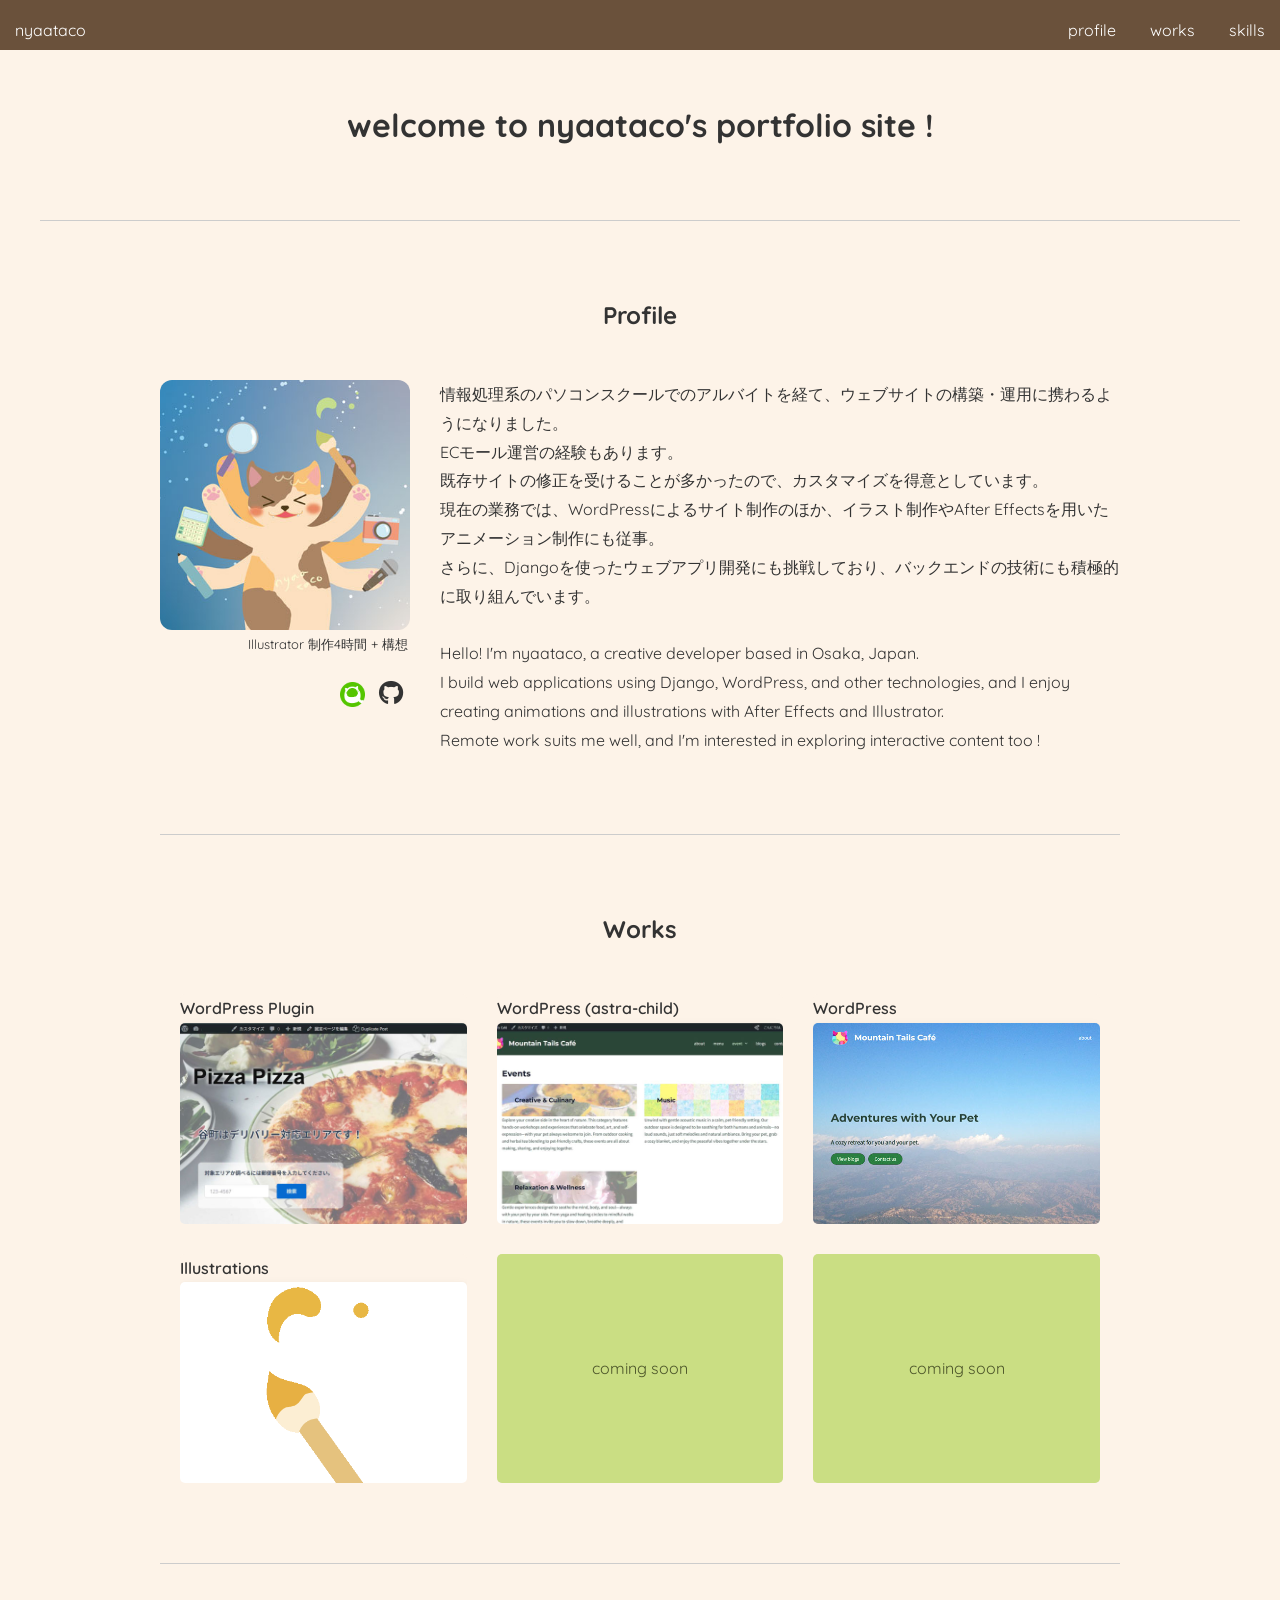
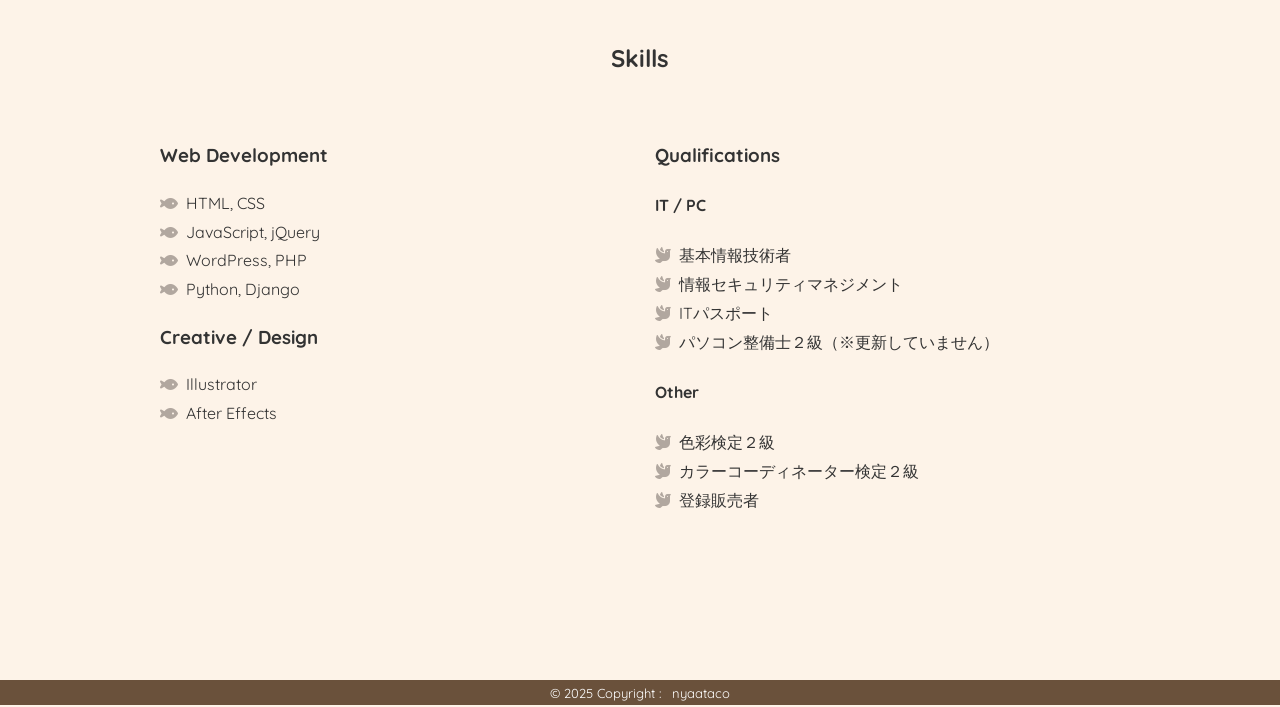
==== commit 7c52e32a: "微調整" ====
--- a/index.html
+++ b/index.html
@@ -128,7 +128,15 @@
                         </div>
                     </a>
                 </div>
-                <div class="col">
+                <div class="col" style="background-color: #cade83;">
+                    <a class="link" href="">
+                        <p class="title"></p>
+                        <div class="box">
+                            <div class="image" style="display: flex; justify-content: center; align-items: center;">coming soon</div>
+                        </div>
+                    </a>
+                </div>
+                 <div class="col" style="background-color: #cade83;">
                     <a class="link" href="">
                         <p class="title"></p>
                         <div class="box">
--- a/css/style.css
+++ b/css/style.css
@@ -276,7 +276,6 @@
 
 #works .col {
     aspect-ratio: 5 / 4; 
-    background: #cade83;
     overflow: hidden;
     border-radius: 5px;
 }
@@ -620,10 +619,8 @@
 
 /* illustrations */
 
-.illustrations .container {
-    display: grid;
-    grid-template-columns: 1fr 1fr 1fr 1fr;
-    gap: 30px;
+.illustrations .text {
+    margin: 30px 0;
 }
 
 .illustrations i {
@@ -633,8 +630,14 @@
     color: var(--lightBrown);
 }
 
+.illustrations .container {
+    display: grid;
+    grid-template-columns: 1fr 1fr 1fr 1fr;
+    gap: 30px;
+}
+
 .illustrations .illust {
-    width: 200px;
+    width: 215px;
     aspect-ratio: 1 / 1;
     background-size: 80%;
     background-position: center;
@@ -648,6 +651,26 @@
     background-size: 110%;
 }
 
+
+@media (min-width: 750px) and (max-width: 1023px) {
+    .illustrations .container  {
+        grid-template-columns: 1fr 1fr 1fr;
+    }
+}
+
+@media (max-width: 749px) {
+    .illustrations .container  {
+        display: flex;
+        flex-wrap: wrap;
+        justify-content: center;
+    }
+
+    .illustrations .illust {
+        width: 85%;
+        max-width: 300px;
+    }
+}
+
 .illustrations .brash {
     background-image: url(../images/illustraions/brush.png);
 }
